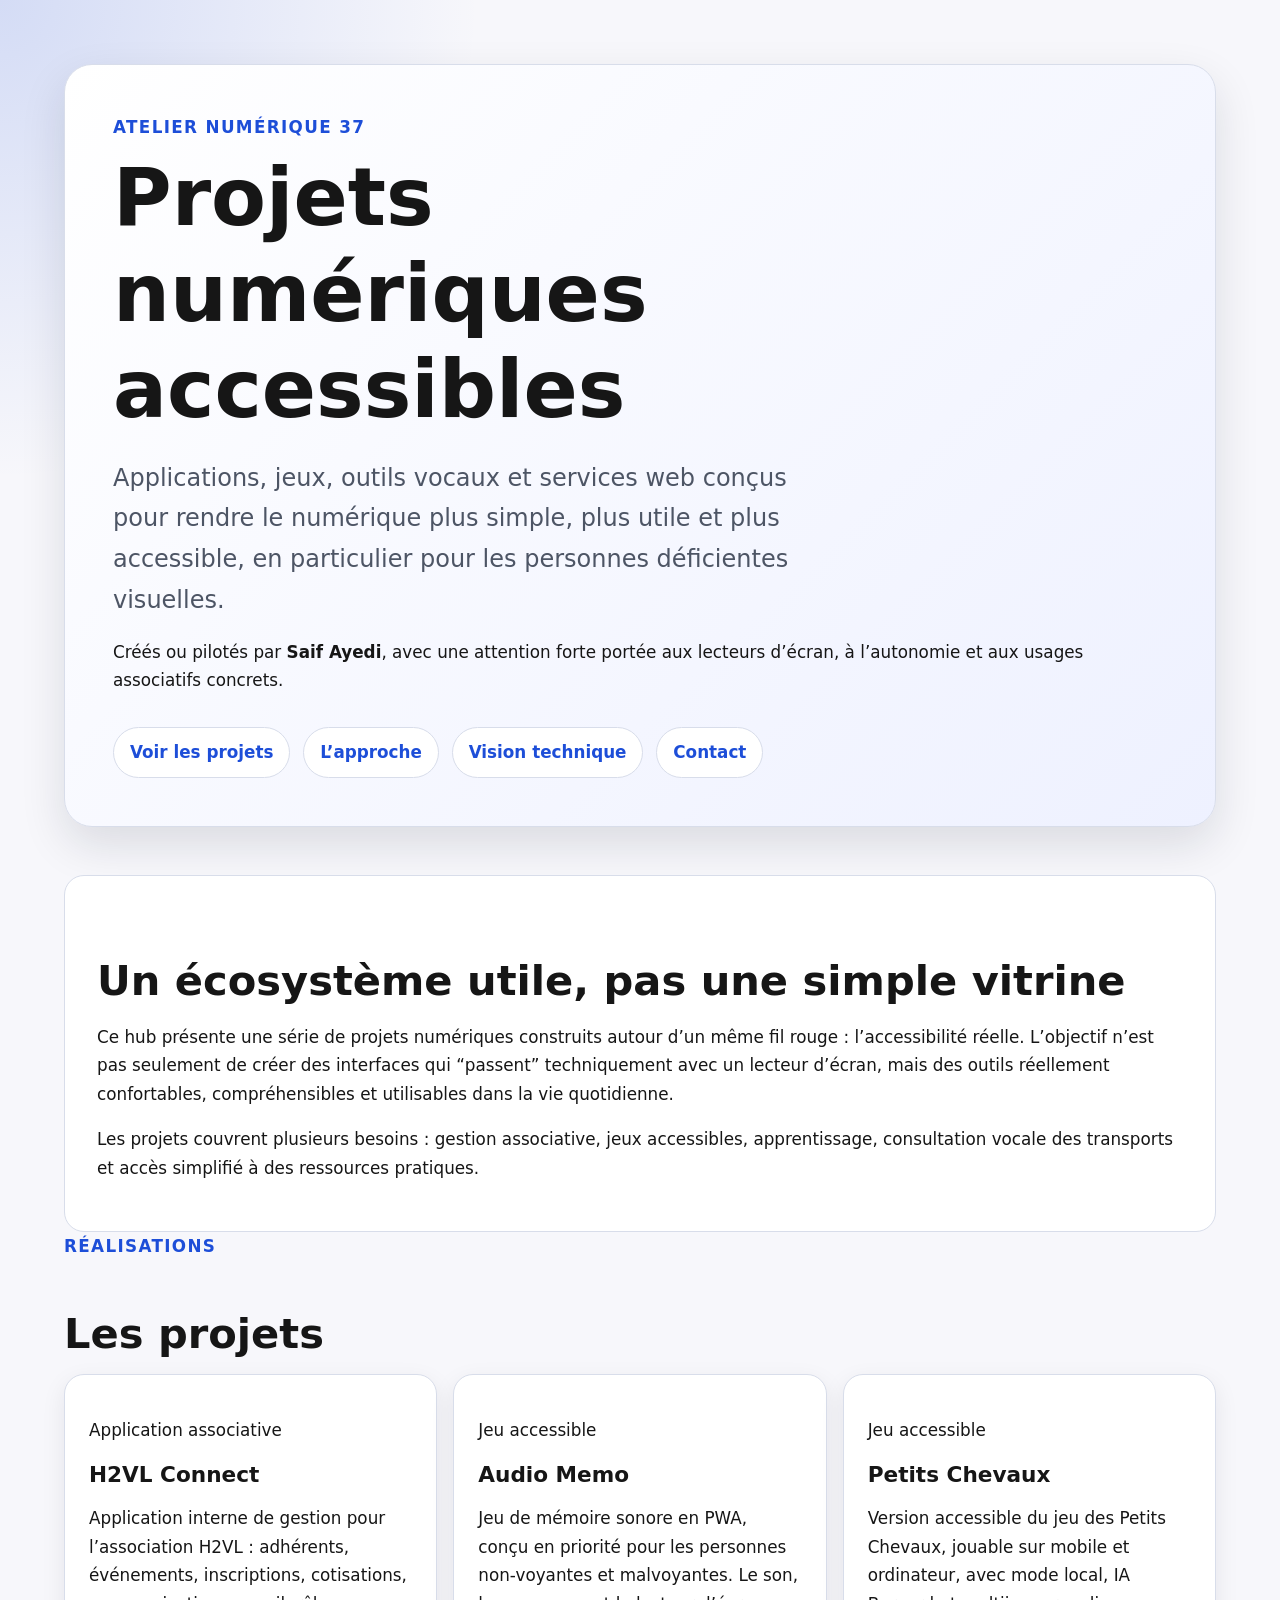
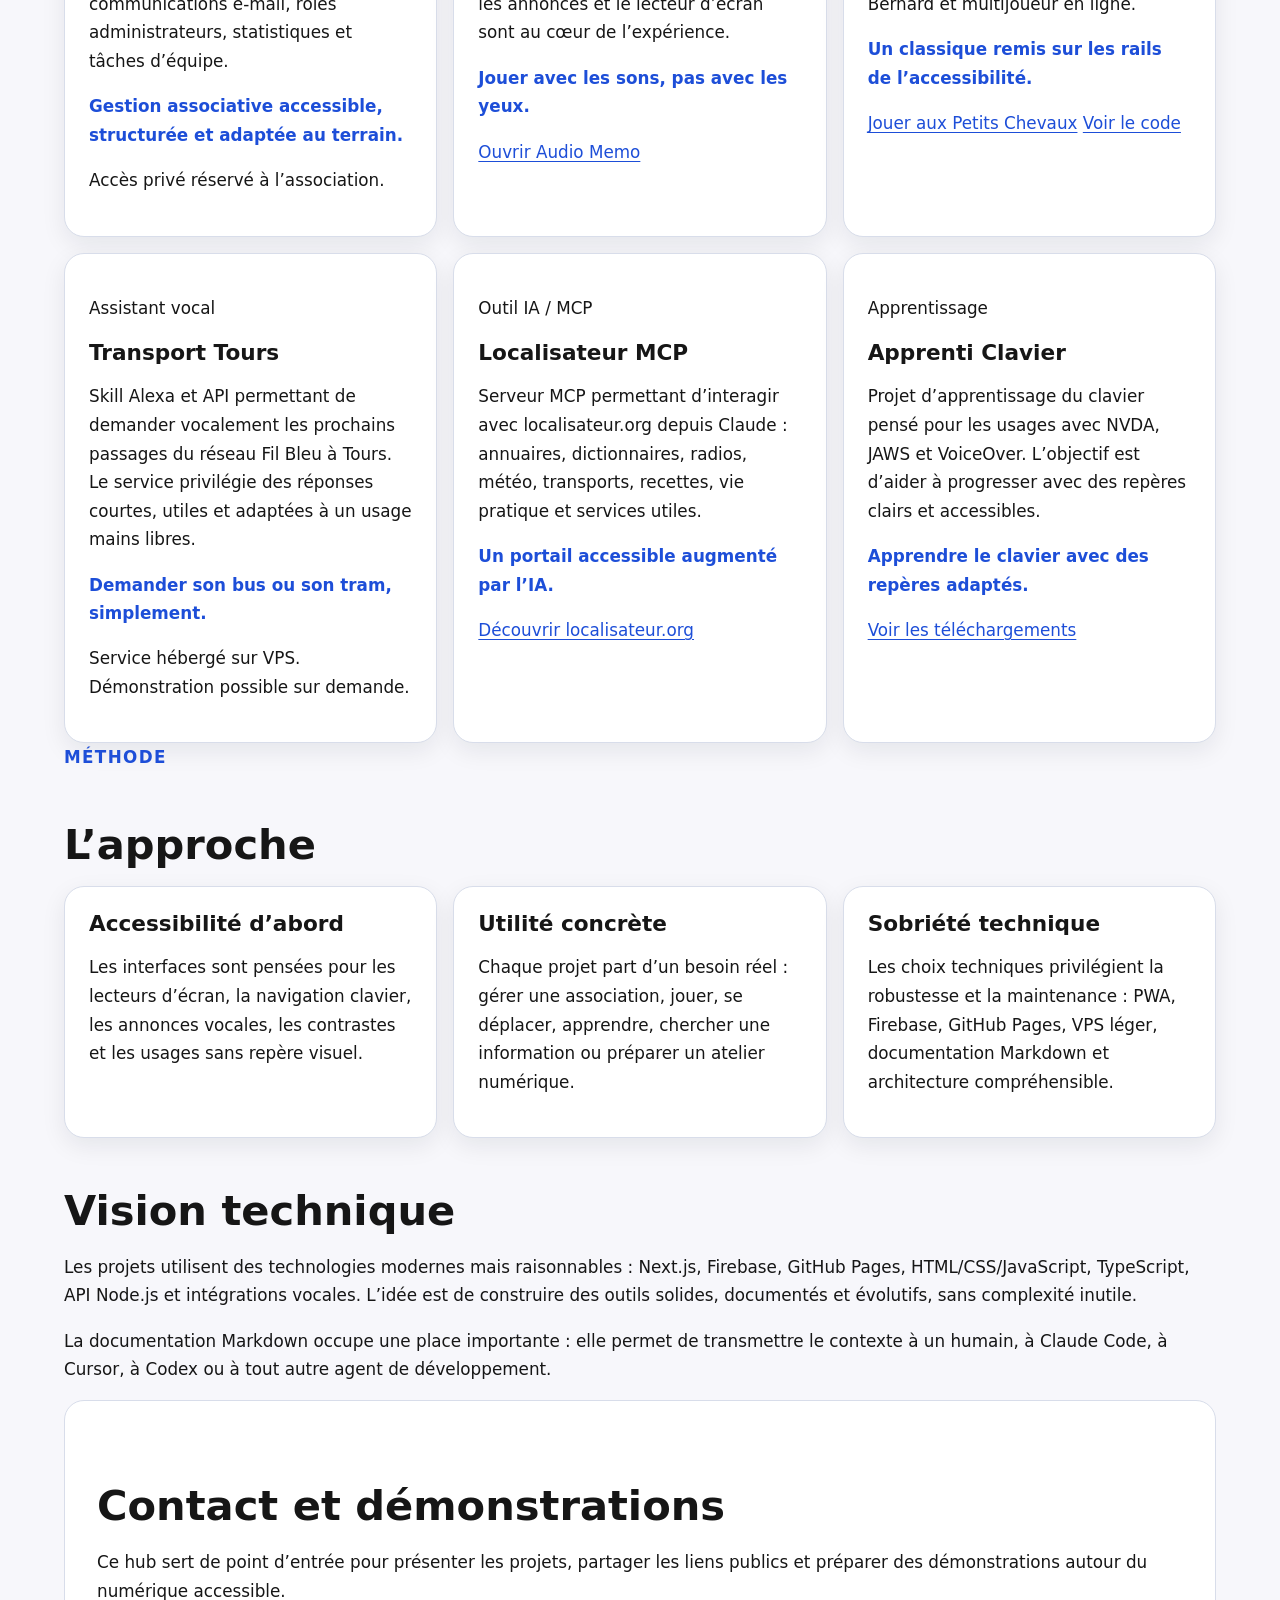
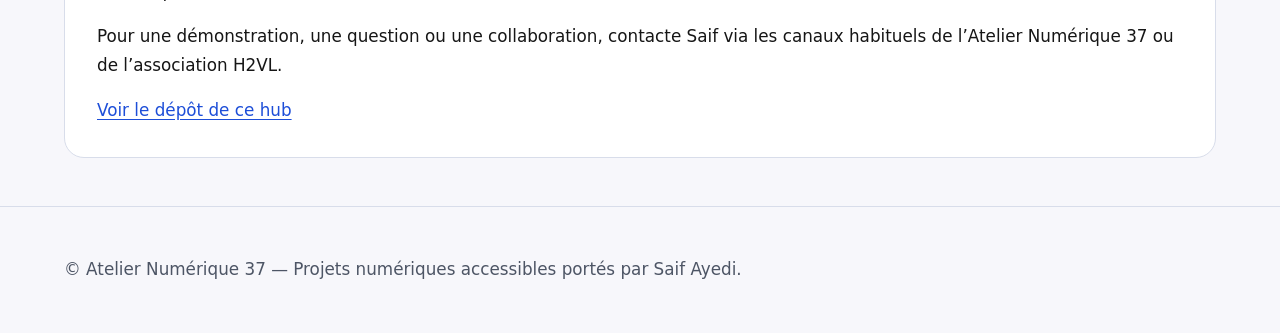
==== index.html @ 98b95ddc "Améliore la page vitrine avec liens publics" ====
<!doctype html>
<html lang="fr">
<head>
  <meta charset="utf-8">
  <meta name="viewport" content="width=device-width, initial-scale=1">
  <meta name="description" content="Portfolio des projets numériques accessibles de Saif Ayedi : applications, jeux, outils vocaux et services utiles aux personnes déficientes visuelles.">
  <meta name="theme-color" content="#1d4ed8">
  <title>Hub Numérique Accessible — Saif Ayedi</title>
  <link rel="stylesheet" href="style.css">
</head>
<body>
  <a class="skip-link" href="#contenu">Aller au contenu principal</a>

  <header class="site-header">
    <div class="container hero">
      <p class="eyebrow">Atelier Numérique 37</p>
      <h1>Projets numériques accessibles</h1>
      <p class="lead">
        Applications, jeux, outils vocaux et services web conçus pour rendre le numérique plus simple,
        plus utile et plus accessible, en particulier pour les personnes déficientes visuelles.
      </p>
      <p class="hero-meta">
        Créés ou pilotés par <strong>Saif Ayedi</strong>, avec une attention forte portée aux lecteurs d’écran,
        à l’autonomie et aux usages associatifs concrets.
      </p>
      <nav class="quick-nav" aria-label="Navigation principale">
        <a href="#projets">Voir les projets</a>
        <a href="#approche">L’approche</a>
        <a href="#technique">Vision technique</a>
        <a href="#contact">Contact</a>
      </nav>
    </div>
  </header>

  <main id="contenu" class="container" tabindex="-1">
    <section class="intro panel" aria-labelledby="intro-title">
      <h2 id="intro-title">Un écosystème utile, pas une simple vitrine</h2>
      <p>
        Ce hub présente une série de projets numériques construits autour d’un même fil rouge :
        l’accessibilité réelle. L’objectif n’est pas seulement de créer des interfaces qui “passent”
        techniquement avec un lecteur d’écran, mais des outils réellement confortables, compréhensibles
        et utilisables dans la vie quotidienne.
      </p>
      <p>
        Les projets couvrent plusieurs besoins : gestion associative, jeux accessibles, apprentissage,
        consultation vocale des transports et accès simplifié à des ressources pratiques.
      </p>
    </section>

    <section id="projets" aria-labelledby="projets-title">
      <div class="section-heading">
        <p class="eyebrow">Réalisations</p>
        <h2 id="projets-title">Les projets</h2>
      </div>

      <div class="project-grid">
        <article class="card featured">
          <p class="status">Application associative</p>
          <h3>H2VL Connect</h3>
          <p>
            Application interne de gestion pour l’association H2VL : adhérents, événements,
            inscriptions, cotisations, communications e-mail, rôles administrateurs, statistiques
            et tâches d’équipe.
          </p>
          <p class="tagline">Gestion associative accessible, structurée et adaptée au terrain.</p>
          <p class="private-note">Accès privé réservé à l’association.</p>
        </article>

        <article class="card">
          <p class="status">Jeu accessible</p>
          <h3>Audio Memo</h3>
          <p>
            Jeu de mémoire sonore en PWA, conçu en priorité pour les personnes non-voyantes et
            malvoyantes. Le son, les annonces et le lecteur d’écran sont au cœur de l’expérience.
          </p>
          <p class="tagline">Jouer avec les sons, pas avec les yeux.</p>
          <div class="links" aria-label="Liens Audio Memo">
            <a href="https://studio--studio-4875889065-907a1.us-central1.hosted.app/">Ouvrir Audio Memo</a>
          </div>
        </article>

        <article class="card">
          <p class="status">Jeu accessible</p>
          <h3>Petits Chevaux</h3>
          <p>
            Version accessible du jeu des Petits Chevaux, jouable sur mobile et ordinateur, avec
            mode local, IA Bernard et multijoueur en ligne.
          </p>
          <p class="tagline">Un classique remis sur les rails de l’accessibilité.</p>
          <div class="links" aria-label="Liens Petits Chevaux">
            <a href="https://ateliernumerique37-tech.github.io/petits-chevaux/">Jouer aux Petits Chevaux</a>
            <a href="https://github.com/ateliernumerique37-tech/petits-chevaux">Voir le code</a>
          </div>
        </article>

        <article class="card">
          <p class="status">Assistant vocal</p>
          <h3>Transport Tours</h3>
          <p>
            Skill Alexa et API permettant de demander vocalement les prochains passages du réseau
            Fil Bleu à Tours. Le service privilégie des réponses courtes, utiles et adaptées à un
            usage mains libres.
          </p>
          <p class="tagline">Demander son bus ou son tram, simplement.</p>
          <p class="private-note">Service hébergé sur VPS. Démonstration possible sur demande.</p>
        </article>

        <article class="card">
          <p class="status">Outil IA / MCP</p>
          <h3>Localisateur MCP</h3>
          <p>
            Serveur MCP permettant d’interagir avec localisateur.org depuis Claude : annuaires,
            dictionnaires, radios, météo, transports, recettes, vie pratique et services utiles.
          </p>
          <p class="tagline">Un portail accessible augmenté par l’IA.</p>
          <div class="links" aria-label="Liens Localisateur MCP">
            <a href="https://localisateur.org/">Découvrir localisateur.org</a>
          </div>
        </article>

        <article class="card">
          <p class="status">Apprentissage</p>
          <h3>Apprenti Clavier</h3>
          <p>
            Projet d’apprentissage du clavier pensé pour les usages avec NVDA, JAWS et VoiceOver.
            L’objectif est d’aider à progresser avec des repères clairs et accessibles.
          </p>
          <p class="tagline">Apprendre le clavier avec des repères adaptés.</p>
          <div class="links" aria-label="Liens Apprenti Clavier">
            <a href="https://github.com/ateliernumerique37-tech/apprenti-clavier-releases">Voir les téléchargements</a>
          </div>
        </article>
      </div>
    </section>

    <section id="approche" aria-labelledby="approche-title">
      <div class="section-heading">
        <p class="eyebrow">Méthode</p>
        <h2 id="approche-title">L’approche</h2>
      </div>

      <div class="principles">
        <article>
          <h3>Accessibilité d’abord</h3>
          <p>
            Les interfaces sont pensées pour les lecteurs d’écran, la navigation clavier,
            les annonces vocales, les contrastes et les usages sans repère visuel.
          </p>
        </article>

        <article>
          <h3>Utilité concrète</h3>
          <p>
            Chaque projet part d’un besoin réel : gérer une association, jouer, se déplacer,
            apprendre, chercher une information ou préparer un atelier numérique.
          </p>
        </article>

        <article>
          <h3>Sobriété technique</h3>
          <p>
            Les choix techniques privilégient la robustesse et la maintenance : PWA, Firebase,
            GitHub Pages, VPS léger, documentation Markdown et architecture compréhensible.
          </p>
        </article>
      </div>
    </section>

    <section id="technique" class="panel" aria-labelledby="tech-title">
      <h2 id="tech-title">Vision technique</h2>
      <p>
        Les projets utilisent des technologies modernes mais raisonnables : Next.js, Firebase,
        GitHub Pages, HTML/CSS/JavaScript, TypeScript, API Node.js et intégrations vocales.
        L’idée est de construire des outils solides, documentés et évolutifs, sans complexité inutile.
      </p>
      <p>
        La documentation Markdown occupe une place importante : elle permet de transmettre le contexte
        à un humain, à Claude Code, à Cursor, à Codex ou à tout autre agent de développement.
      </p>
    </section>

    <section id="contact" aria-labelledby="contact-title" class="contact-box panel">
      <h2 id="contact-title">Contact et démonstrations</h2>
      <p>
        Ce hub sert de point d’entrée pour présenter les projets, partager les liens publics et préparer
        des démonstrations autour du numérique accessible.
      </p>
      <p>
        Pour une démonstration, une question ou une collaboration, contacte Saif via les canaux habituels
        de l’Atelier Numérique 37 ou de l’association H2VL.
      </p>
      <div class="links" aria-label="Liens du hub">
        <a href="https://github.com/ateliernumerique37-tech/hub-numerique">Voir le dépôt de ce hub</a>
      </div>
    </section>
  </main>

  <footer class="site-footer">
    <div class="container">
      <p>© Atelier Numérique 37 — Projets numériques accessibles portés par Saif Ayedi.</p>
    </div>
  </footer>
</body>
</html>
---- style.css ----
:root {
  color-scheme: light dark;
  --background: #f7f7fb;
  --surface: #ffffff;
  --surface-strong: #eef1ff;
  --text: #161616;
  --muted: #4d5565;
  --primary: #1d4ed8;
  --primary-dark: #173ea8;
  --border: #d8ddea;
  --shadow: 0 18px 45px rgba(15, 23, 42, 0.12);
  --radius: 1.25rem;
  --max-width: 72rem;
}

@media (prefers-color-scheme: dark) {
  :root {
    --background: #0f172a;
    --surface: #111827;
    --surface-strong: #172554;
    --text: #f8fafc;
    --muted: #cbd5e1;
    --primary: #93c5fd;
    --primary-dark: #bfdbfe;
    --border: #334155;
    --shadow: 0 18px 45px rgba(0, 0, 0, 0.35);
  }
}

* {
  box-sizing: border-box;
}

html {
  scroll-behavior: smooth;
}

@media (prefers-reduced-motion: reduce) {
  html {
    scroll-behavior: auto;
  }

  *,
  *::before,
  *::after {
    animation-duration: 0.01ms !important;
    animation-iteration-count: 1 !important;
    transition-duration: 0.01ms !important;
  }
}

body {
  margin: 0;
  font-family: system-ui, -apple-system, BlinkMacSystemFont, "Segoe UI", sans-serif;
  font-size: 1.05rem;
  line-height: 1.7;
  color: var(--text);
  background:
    radial-gradient(circle at top left, rgba(29, 78, 216, 0.16), transparent 30rem),
    var(--background);
}

a {
  color: var(--primary);
  text-underline-offset: 0.2em;
}

a:hover {
  color: var(--primary-dark);
}

a:focus-visible,
button:focus-visible,
[tabindex]:focus-visible {
  outline: 0.2rem solid currentColor;
  outline-offset: 0.25rem;
}

.container {
  width: min(100% - 2rem, var(--max-width));
  margin-inline: auto;
}

.skip-link {
  position: absolute;
  left: 1rem;
  top: 1rem;
  z-index: 100;
  transform: translateY(-200%);
  padding: 0.75rem 1rem;
  border-radius: 0.75rem;
  color: #ffffff;
  background: #000000;
  text-decoration: none;
}

.skip-link:focus {
  transform: translateY(0);
}

.site-header {
  padding: 4rem 0 3rem;
}

.hero {
  padding: 3rem;
  border: 1px solid var(--border);
  border-radius: calc(var(--radius) * 1.4);
  background: linear-gradient(135deg, var(--surface), var(--surface-strong));
  box-shadow: var(--shadow);
}

.eyebrow {
  margin: 0 0 0.5rem;
  font-weight: 700;
  letter-spacing: 0.08em;
  text-transform: uppercase;
  color: var(--primary);
}

h1,
h2,
h3 {
  line-height: 1.2;
}

h1 {
  max-width: 12ch;
  margin: 0;
  font-size: clamp(2.4rem, 7vw, 5rem);
}

h2 {
  margin: 3rem 0 1rem;
  font-size: clamp(1.8rem, 4vw, 2.6rem);
}

h3 {
  margin: 0 0 0.75rem;
  font-size: 1.35rem;
}

.lead {
  max-width: 44rem;
  margin: 1.25rem 0 0;
  font-size: clamp(1.2rem, 2vw, 1.5rem);
  color: var(--muted);
}

.quick-nav {
  display: flex;
  flex-wrap: wrap;
  gap: 0.8rem;
  margin-top: 2rem;
}

.quick-nav a {
  display: inline-flex;
  min-height: 2.75rem;
  align-items: center;
  justify-content: center;
  padding: 0.65rem 1rem;
  border: 1px solid var(--border);
  border-radius: 999px;
  background: var(--surface);
  font-weight: 700;
  text-decoration: none;
}

main {
  padding-bottom: 3rem;
}

.intro,
.contact-box {
  padding: 2rem;
  border: 1px solid var(--border);
  border-radius: var(--radius);
  background: var(--surface);
}

.project-grid,
.principles {
  display: grid;
  grid-template-columns: repeat(auto-fit, minmax(min(100%, 18rem), 1fr));
  gap: 1rem;
}

.card,
.principles article {
  padding: 1.5rem;
  border: 1px solid var(--border);
  border-radius: var(--radius);
  background: var(--surface);
  box-shadow: 0 8px 24px rgba(15, 23, 42, 0.08);
}

.tagline {
  margin-top: 1rem;
  font-weight: 700;
  color: var(--primary);
}

.site-footer {
  padding: 2rem 0;
  border-top: 1px solid var(--border);
  color: var(--muted);
}

@media (max-width: 40rem) {
  .site-header {
    padding-top: 2rem;
  }

  .hero {
    padding: 2rem 1.25rem;
  }

  .intro,
  .contact-box,
  .card,
  .principles article {
    padding: 1.25rem;
  }
}
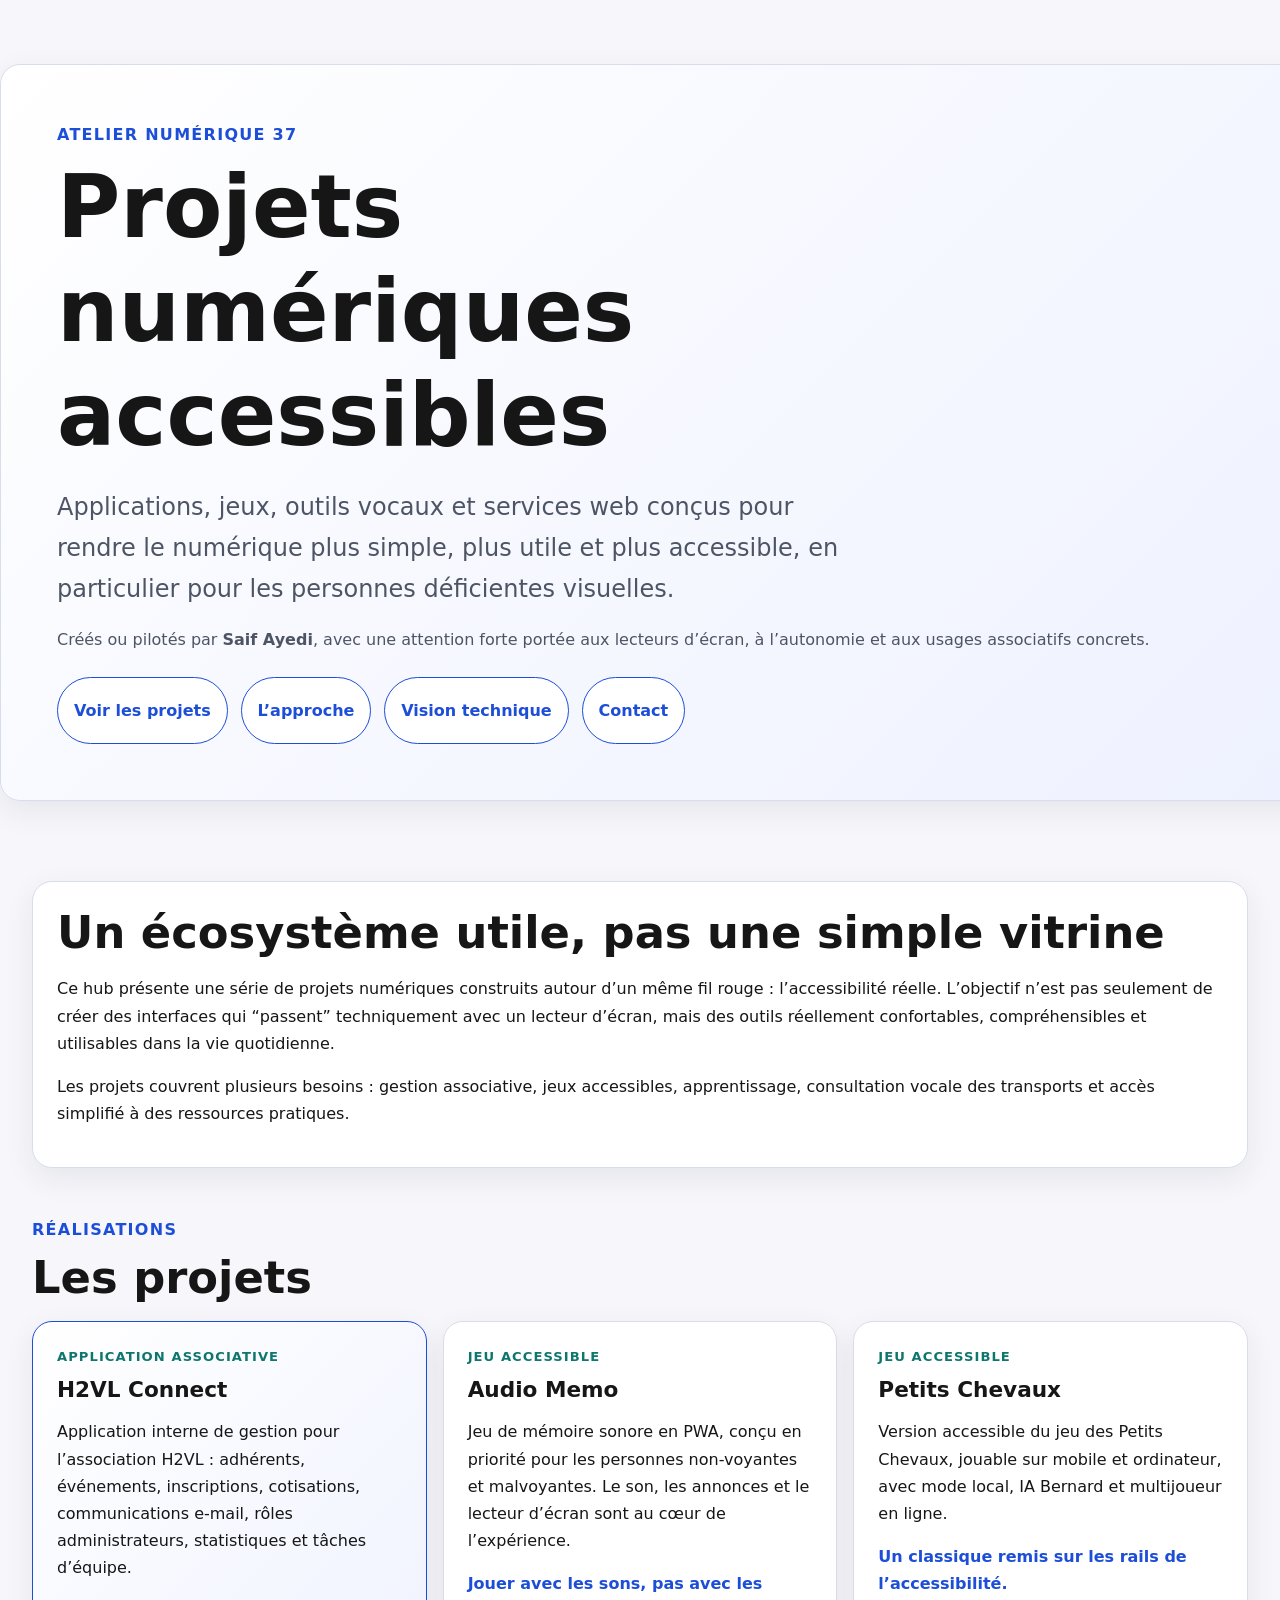
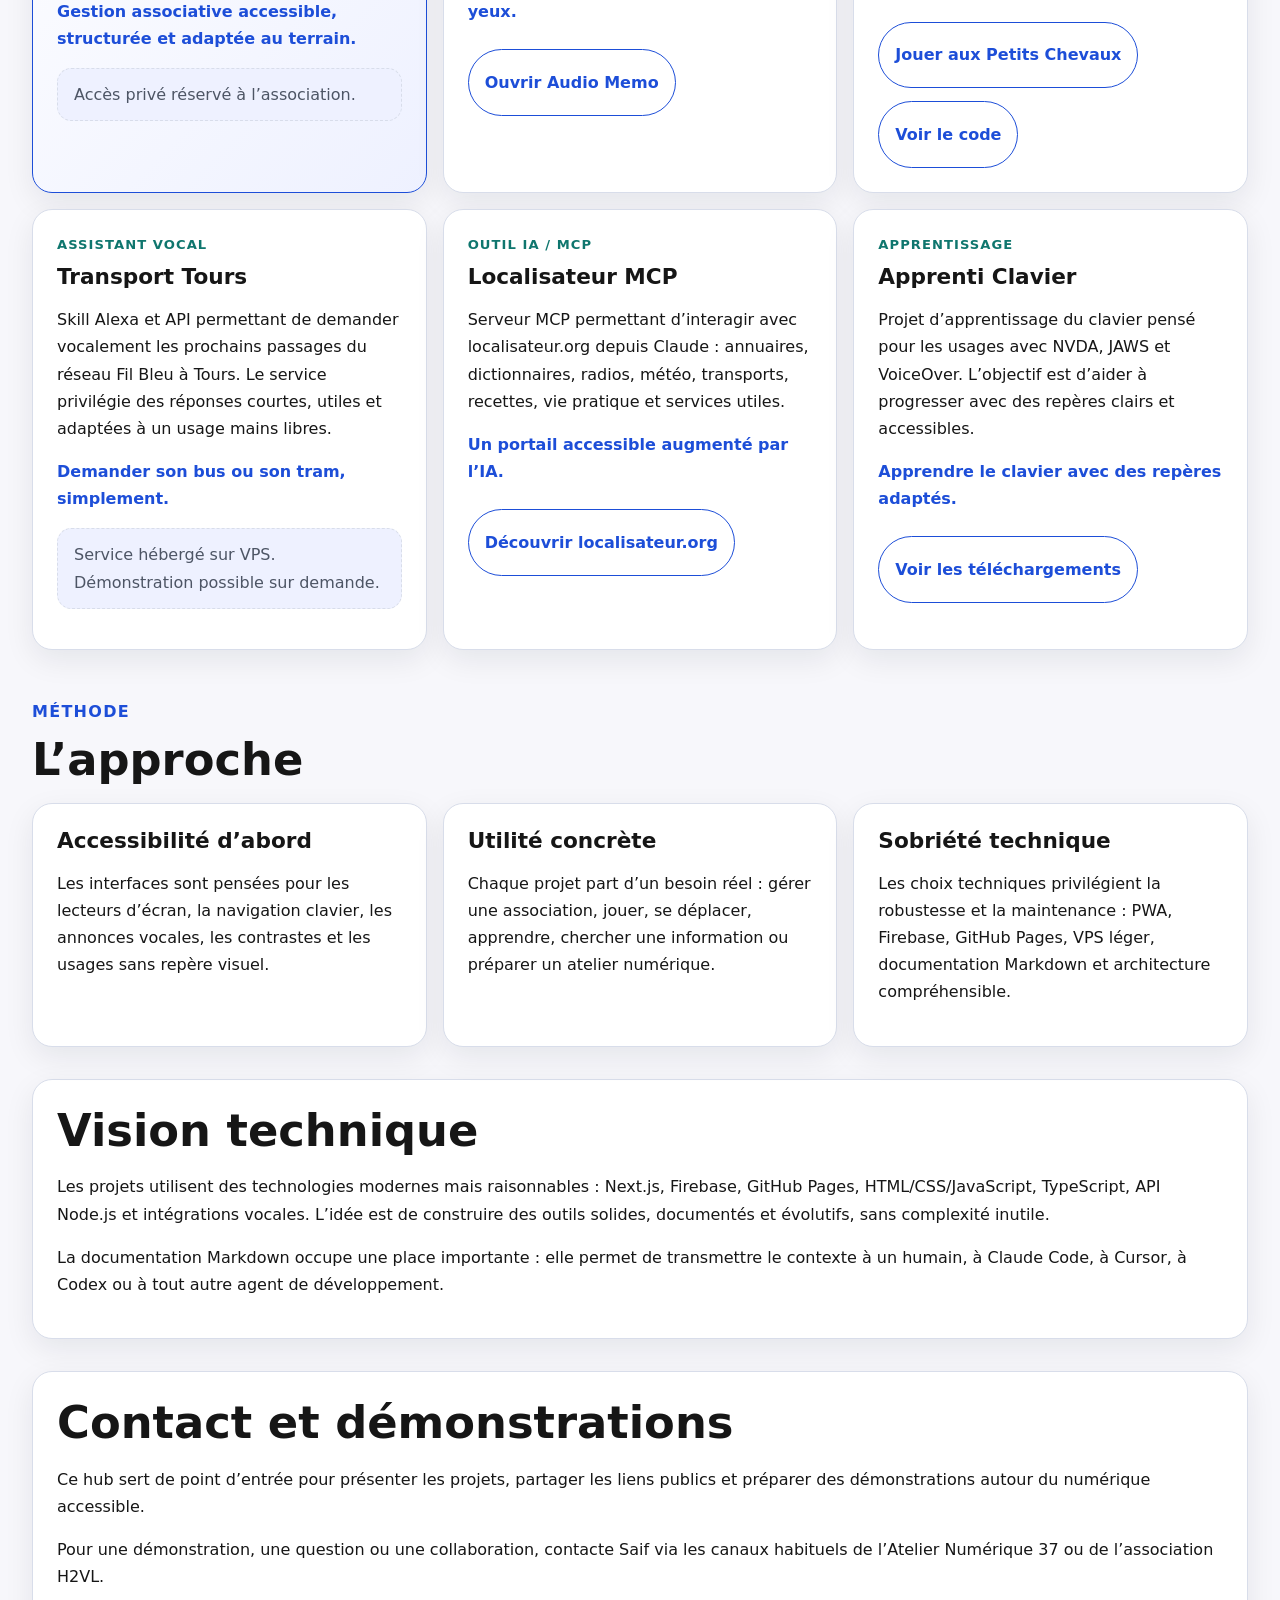
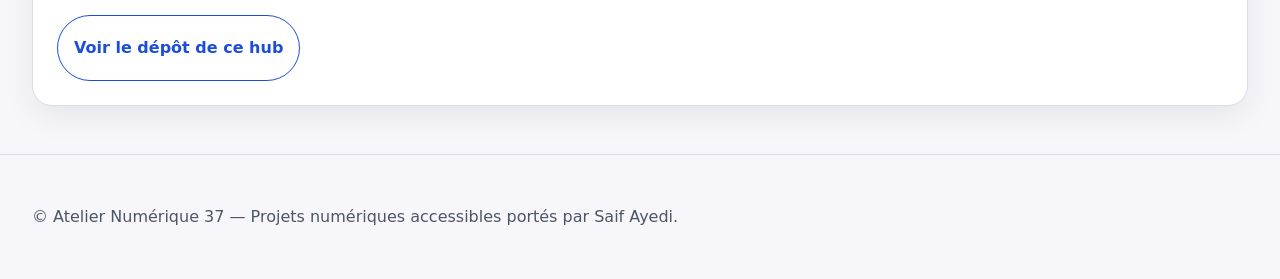
==== commit 80317e52: "Corrige lien release Apprenti Clavier" ====
--- a/index.html
+++ b/index.html
@@ -127,7 +127,7 @@
           </p>
           <p class="tagline">Apprendre le clavier avec des repères adaptés.</p>
           <div class="links" aria-label="Liens Apprenti Clavier">
-            <a href="https://github.com/ateliernumerique37-tech/apprenti-clavier-releases">Voir les téléchargements</a>
+            <a href="https://github.com/ateliernumerique37-tech/apprenti-clavier-releases/releases/latest">Voir les téléchargements</a>
           </div>
         </article>
       </div>
--- a/style.css
+++ b/style.css
@@ -1,97 +1,24 @@
-:root {
-  color-scheme: light dark;
-  --background: #f7f7fb;
-  --surface: #ffffff;
-  --surface-strong: #eef1ff;
-  --text: #161616;
-  --muted: #4d5565;
-  --primary: #1d4ed8;
-  --primary-dark: #173ea8;
-  --border: #d8ddea;
-  --shadow: 0 18px 45px rgba(15, 23, 42, 0.12);
-  --radius: 1.25rem;
-  --max-width: 72rem;
-}
-
-@media (prefers-color-scheme: dark) {
-  :root {
-    --background: #0f172a;
-    --surface: #111827;
-    --surface-strong: #172554;
-    --text: #f8fafc;
-    --muted: #cbd5e1;
-    --primary: #93c5fd;
-    --primary-dark: #bfdbfe;
-    --border: #334155;
-    --shadow: 0 18px 45px rgba(0, 0, 0, 0.35);
-  }
-}
-
-* {
-  box-sizing: border-box;
-}
-
-html {
-  scroll-behavior: smooth;
-}
-
-@media (prefers-reduced-motion: reduce) {
-  html {
-    scroll-behavior: auto;
-  }
-
-  *,
-  *::before,
-  *::after {
-    animation-duration: 0.01ms !important;
-    animation-iteration-count: 1 !important;
-    transition-duration: 0.01ms !important;
-  }
-}
-
 body {
   margin: 0;
   font-family: system-ui, -apple-system, BlinkMacSystemFont, "Segoe UI", sans-serif;
-  font-size: 1.05rem;
   line-height: 1.7;
-  color: var(--text);
-  background:
-    radial-gradient(circle at top left, rgba(29, 78, 216, 0.16), transparent 30rem),
-    var(--background);
-}
-
-a {
-  color: var(--primary);
-  text-underline-offset: 0.2em;
-}
-
-a:hover {
-  color: var(--primary-dark);
-}
-
-a:focus-visible,
-button:focus-visible,
-[tabindex]:focus-visible {
-  outline: 0.2rem solid currentColor;
-  outline-offset: 0.25rem;
+  color: #161616;
+  background: #f7f7fb;
 }
 
 .container {
-  width: min(100% - 2rem, var(--max-width));
-  margin-inline: auto;
+  width: min(100% - 2rem, 76rem);
+  margin: 0 auto;
 }
 
 .skip-link {
   position: absolute;
   left: 1rem;
   top: 1rem;
-  z-index: 100;
+  padding: 0.75rem 1rem;
+  color: #fff;
+  background: #000;
   transform: translateY(-200%);
-  padding: 0.75rem 1rem;
-  border-radius: 0.75rem;
-  color: #ffffff;
-  background: #000000;
-  text-decoration: none;
 }
 
 .skip-link:focus {
@@ -102,20 +29,39 @@
   padding: 4rem 0 3rem;
 }
 
+.hero,
+.panel,
+.card,
+.principles article {
+  background: #fff;
+  border: 1px solid #d8ddea;
+  border-radius: 1.25rem;
+  box-shadow: 0 10px 30px rgba(15, 23, 42, 0.08);
+}
+
 .hero {
-  padding: 3rem;
-  border: 1px solid var(--border);
-  border-radius: calc(var(--radius) * 1.4);
-  background: linear-gradient(135deg, var(--surface), var(--surface-strong));
-  box-shadow: var(--shadow);
-}
-
-.eyebrow {
+  padding: 3.5rem;
+  background: linear-gradient(135deg, #ffffff, #eef1ff);
+}
+
+.panel,
+.card,
+.principles article {
+  padding: 1.5rem;
+}
+
+.eyebrow,
+.status {
   margin: 0 0 0.5rem;
-  font-weight: 700;
+  font-weight: 800;
   letter-spacing: 0.08em;
   text-transform: uppercase;
-  color: var(--primary);
+  color: #1d4ed8;
+}
+
+.status {
+  font-size: 0.82rem;
+  color: #0f766e;
 }
 
 h1,
@@ -125,14 +71,14 @@
 }
 
 h1 {
-  max-width: 12ch;
+  max-width: 13ch;
   margin: 0;
-  font-size: clamp(2.4rem, 7vw, 5rem);
+  font-size: clamp(2.5rem, 7vw, 5.4rem);
 }
 
 h2 {
-  margin: 3rem 0 1rem;
-  font-size: clamp(1.8rem, 4vw, 2.6rem);
+  margin: 0;
+  font-size: clamp(1.8rem, 4vw, 2.8rem);
 }
 
 h3 {
@@ -141,29 +87,38 @@
 }
 
 .lead {
-  max-width: 44rem;
+  max-width: 50rem;
   margin: 1.25rem 0 0;
-  font-size: clamp(1.2rem, 2vw, 1.5rem);
-  color: var(--muted);
-}
-
-.quick-nav {
+  font-size: clamp(1.18rem, 2vw, 1.5rem);
+  color: #4d5565;
+}
+
+.hero-meta,
+.private-note,
+.site-footer {
+  color: #4d5565;
+}
+
+.quick-nav,
+.links {
   display: flex;
   flex-wrap: wrap;
   gap: 0.8rem;
-  margin-top: 2rem;
-}
-
-.quick-nav a {
+  margin-top: 1.5rem;
+}
+
+.quick-nav a,
+.links a {
   display: inline-flex;
   min-height: 2.75rem;
   align-items: center;
   justify-content: center;
   padding: 0.65rem 1rem;
-  border: 1px solid var(--border);
+  border: 1px solid #1d4ed8;
   border-radius: 999px;
-  background: var(--surface);
-  font-weight: 700;
+  background: #ffffff;
+  color: #1d4ed8;
+  font-weight: 800;
   text-decoration: none;
 }
 
@@ -171,40 +126,81 @@
   padding-bottom: 3rem;
 }
 
-.intro,
-.contact-box {
-  padding: 2rem;
-  border: 1px solid var(--border);
-  border-radius: var(--radius);
-  background: var(--surface);
+section {
+  margin-top: 2rem;
+}
+
+.section-heading {
+  margin: 3rem 0 1rem;
 }
 
 .project-grid,
 .principles {
   display: grid;
-  grid-template-columns: repeat(auto-fit, minmax(min(100%, 18rem), 1fr));
+  grid-template-columns: repeat(auto-fit, minmax(min(100%, 20rem), 1fr));
   gap: 1rem;
 }
 
-.card,
-.principles article {
-  padding: 1.5rem;
-  border: 1px solid var(--border);
-  border-radius: var(--radius);
-  background: var(--surface);
-  box-shadow: 0 8px 24px rgba(15, 23, 42, 0.08);
+.card.featured {
+  border-color: #1d4ed8;
+  background: linear-gradient(135deg, #ffffff, #eef1ff);
 }
 
 .tagline {
   margin-top: 1rem;
-  font-weight: 700;
-  color: var(--primary);
+  font-weight: 800;
+  color: #1d4ed8;
+}
+
+.private-note {
+  margin-top: 1rem;
+  padding: 0.75rem 1rem;
+  border: 1px dashed #d8ddea;
+  border-radius: 0.9rem;
+  background: #eef1ff;
 }
 
 .site-footer {
   padding: 2rem 0;
-  border-top: 1px solid var(--border);
-  color: var(--muted);
+  border-top: 1px solid #d8ddea;
+}
+
+@media (prefers-color-scheme: dark) {
+  body {
+    color: #f8fafc;
+    background: #0f172a;
+  }
+
+  .hero,
+  .panel,
+  .card,
+  .principles article,
+  .quick-nav a,
+  .links a {
+    background: #111827;
+    border-color: #334155;
+  }
+
+  .hero,
+  .card.featured,
+  .private-note {
+    background: #172554;
+  }
+
+  .lead,
+  .hero-meta,
+  .private-note,
+  .site-footer {
+    color: #cbd5e1;
+  }
+
+  .eyebrow,
+  .tagline,
+  a,
+  .quick-nav a,
+  .links a {
+    color: #93c5fd;
+  }
 }
 
 @media (max-width: 40rem) {
@@ -212,12 +208,8 @@
     padding-top: 2rem;
   }
 
-  .hero {
-    padding: 2rem 1.25rem;
-  }
-
-  .intro,
-  .contact-box,
+  .hero,
+  .panel,
   .card,
   .principles article {
     padding: 1.25rem;
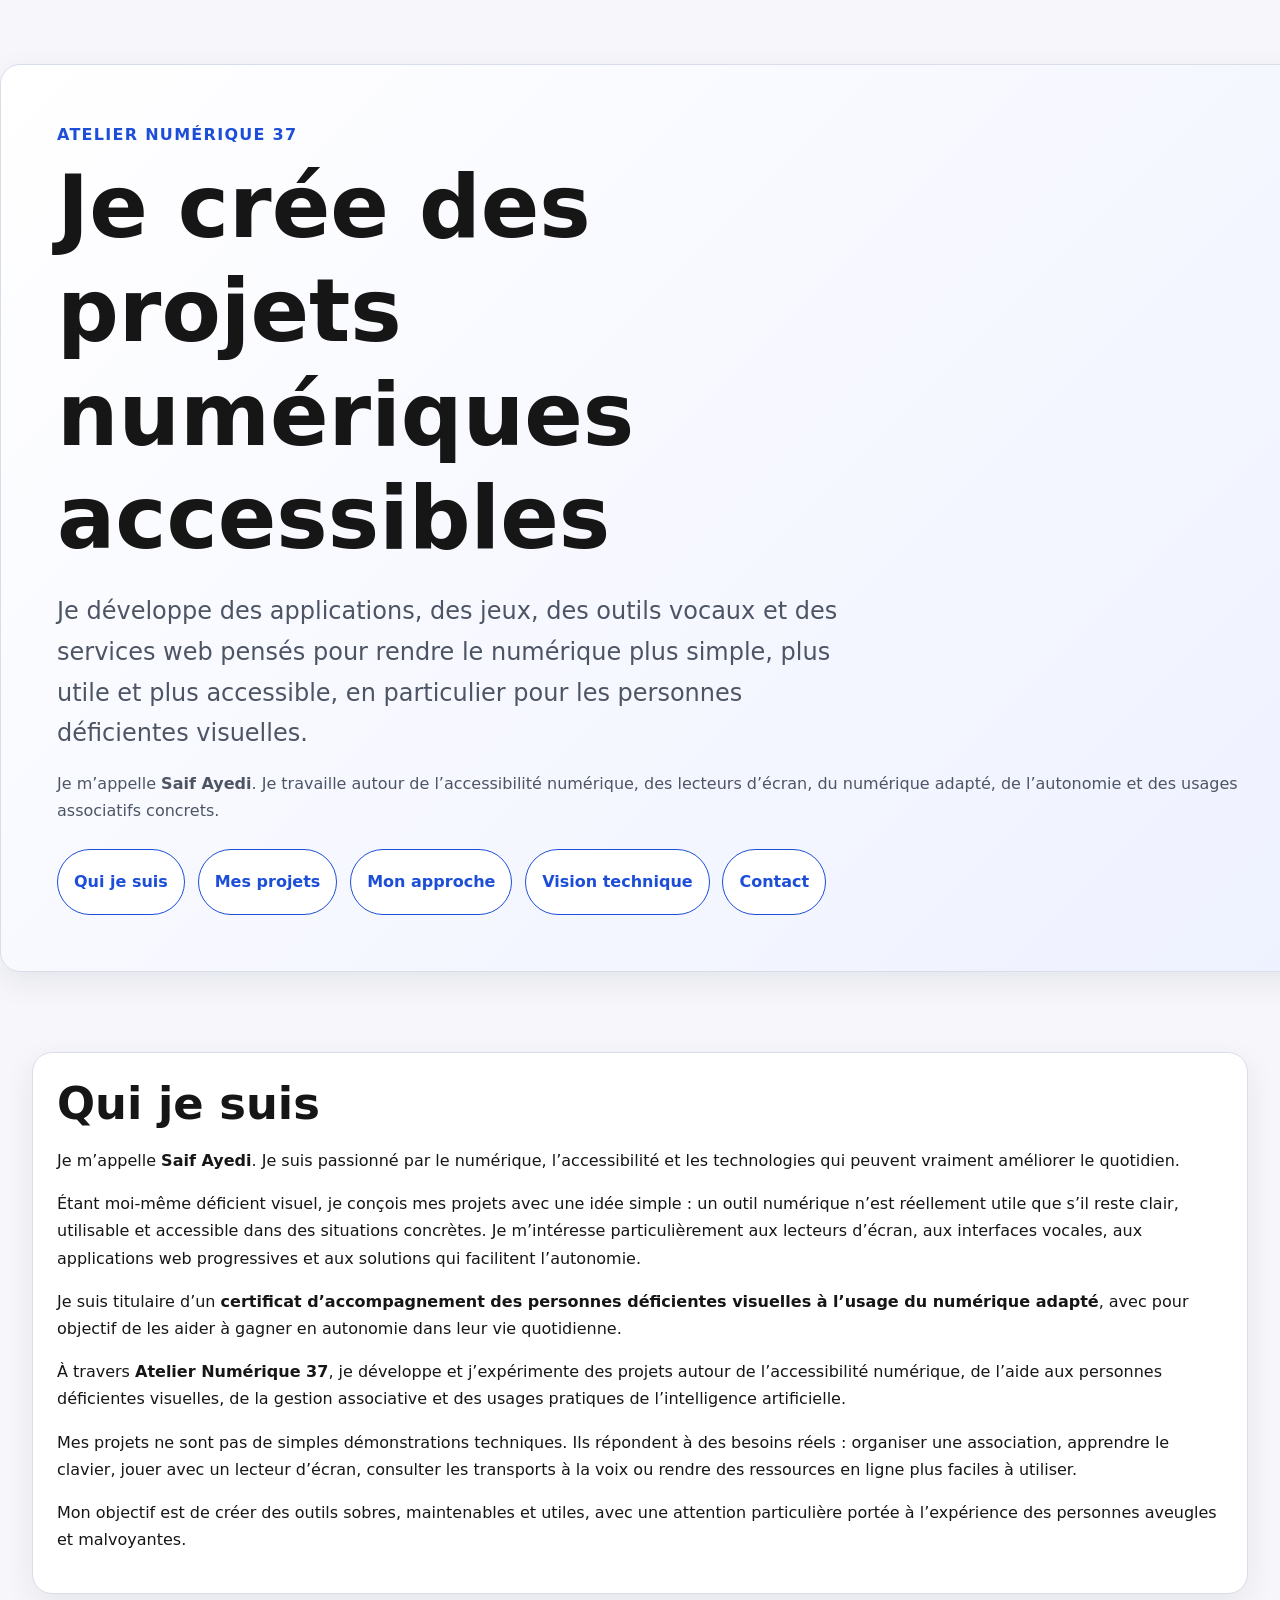
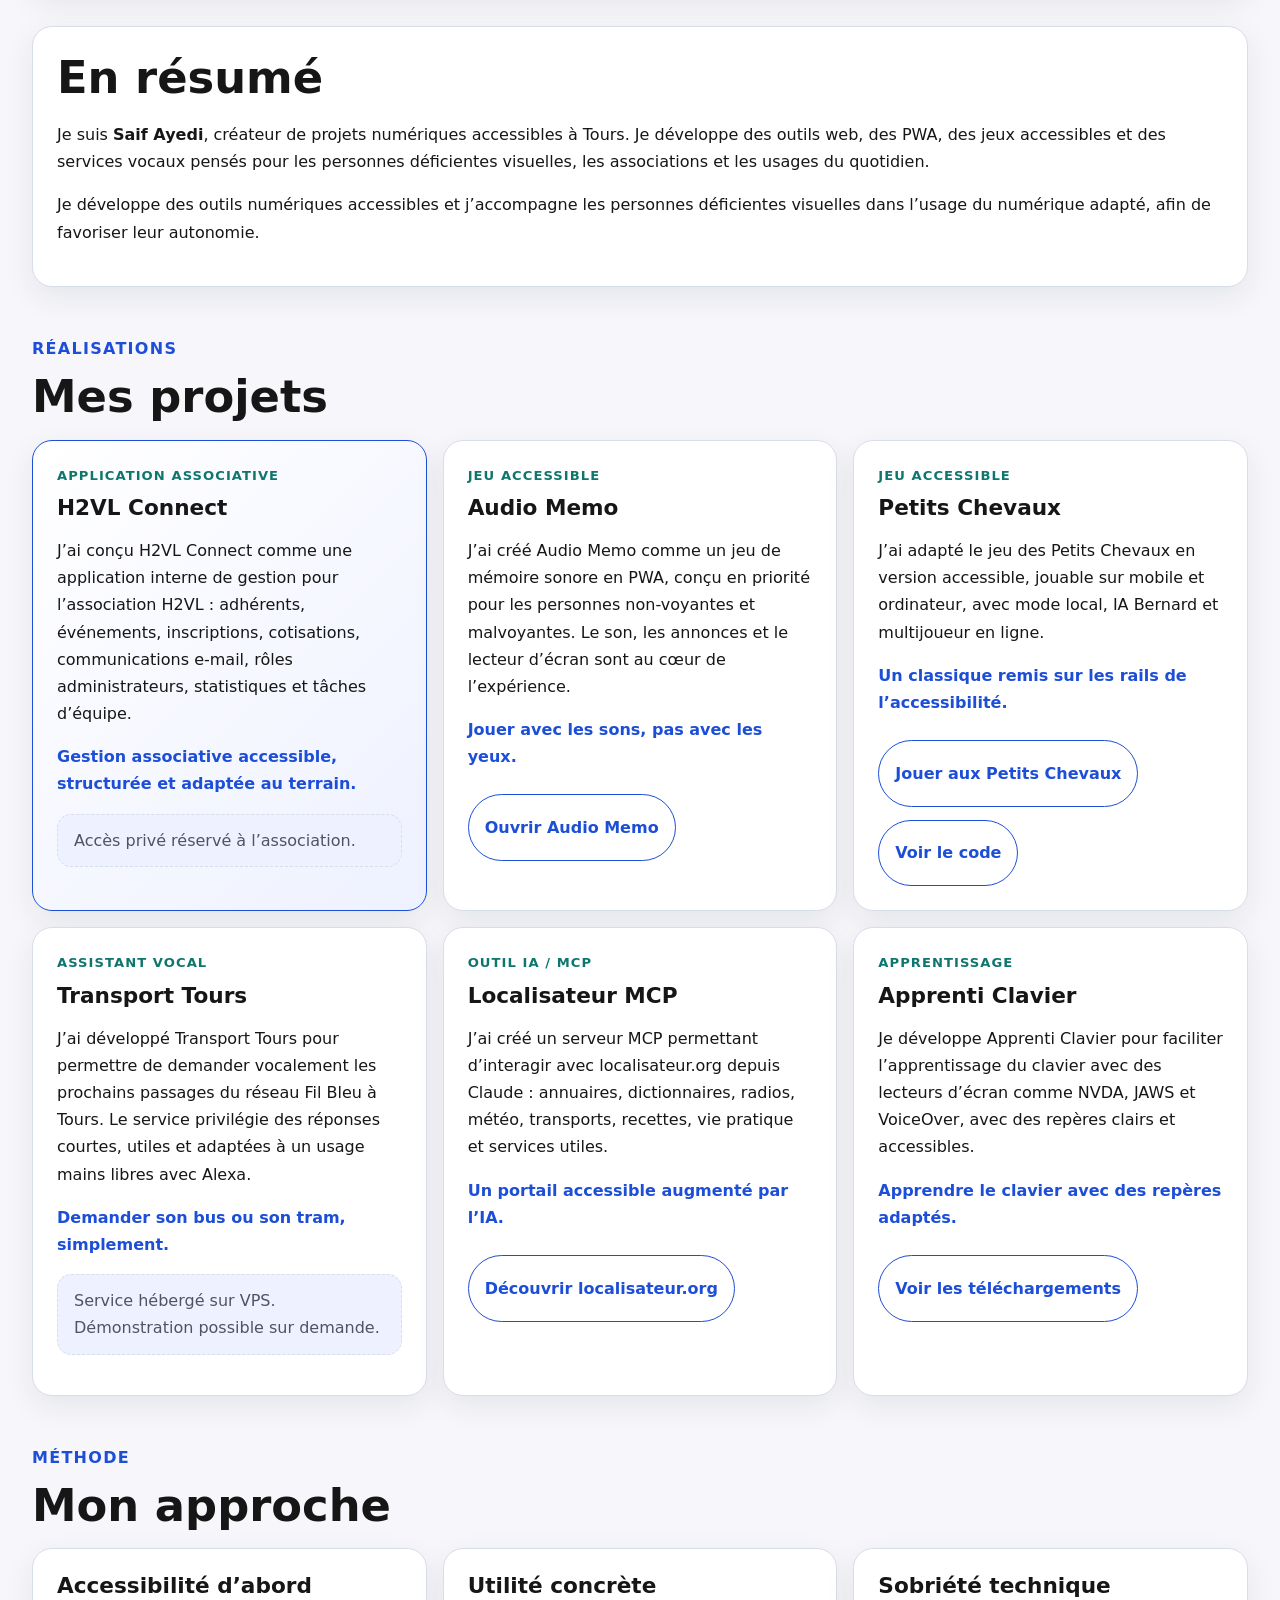
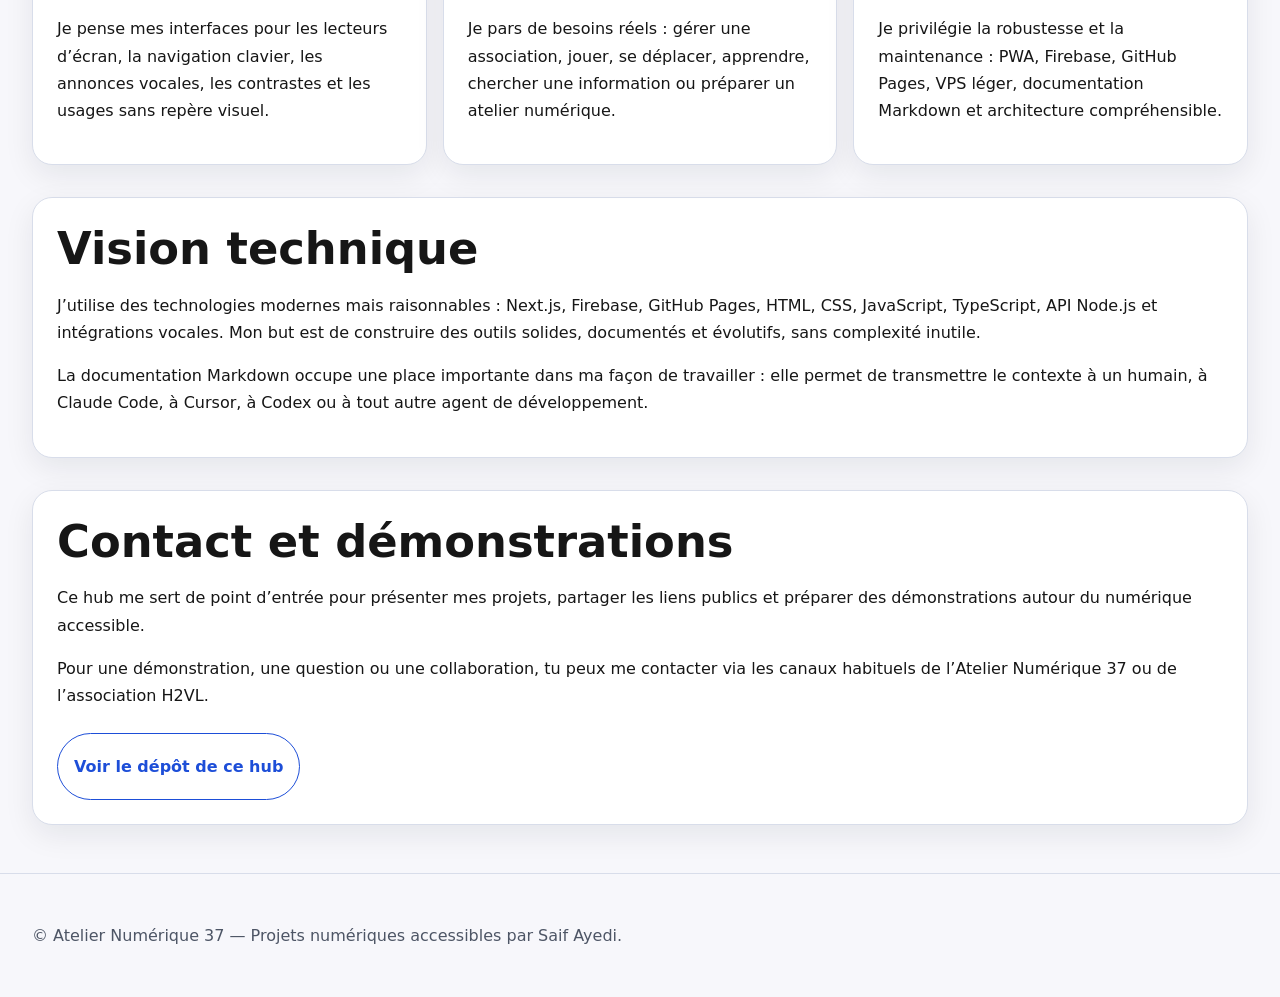
==== commit 1f31633e: "Réécrit la page à la première personne avec SEO" ====
--- a/index.html
+++ b/index.html
@@ -3,10 +3,41 @@
 <head>
   <meta charset="utf-8">
   <meta name="viewport" content="width=device-width, initial-scale=1">
-  <meta name="description" content="Portfolio des projets numériques accessibles de Saif Ayedi : applications, jeux, outils vocaux et services utiles aux personnes déficientes visuelles.">
+  <meta name="description" content="Je suis Saif Ayedi. Je développe des projets numériques accessibles autour des lecteurs d’écran, des jeux adaptés, de la gestion associative, des transports vocaux et de l’autonomie des personnes déficientes visuelles.">
+  <meta name="keywords" content="Saif Ayedi, accessibilité numérique, déficience visuelle, personnes aveugles, personnes malvoyantes, lecteur d’écran, NVDA, JAWS, VoiceOver, PWA accessible, Atelier Numérique 37, H2VL, Tours, Alexa, transport vocal, numérique adapté, autonomie">
+  <meta name="author" content="Saif Ayedi">
+  <meta name="robots" content="index, follow">
   <meta name="theme-color" content="#1d4ed8">
-  <title>Hub Numérique Accessible — Saif Ayedi</title>
+  <meta property="og:title" content="Saif Ayedi — Projets numériques accessibles">
+  <meta property="og:description" content="Je développe des outils numériques accessibles pour les personnes déficientes visuelles, les associations et les usages concrets du quotidien.">
+  <meta property="og:type" content="website">
+  <meta property="og:url" content="https://ateliernumerique37-tech.github.io/hub-numerique/">
+  <title>Saif Ayedi — Projets numériques accessibles et Atelier Numérique 37</title>
+  <link rel="canonical" href="https://ateliernumerique37-tech.github.io/hub-numerique/">
   <link rel="stylesheet" href="style.css">
+  <script type="application/ld+json">
+  {
+    "@context": "https://schema.org",
+    "@type": "Person",
+    "name": "Saif Ayedi",
+    "alternateName": "Saif",
+    "url": "https://ateliernumerique37-tech.github.io/hub-numerique/",
+    "knowsAbout": [
+      "accessibilité numérique",
+      "déficience visuelle",
+      "lecteurs d’écran",
+      "NVDA",
+      "JAWS",
+      "VoiceOver",
+      "PWA accessible",
+      "numérique adapté",
+      "intelligence artificielle accessible",
+      "interfaces vocales",
+      "gestion associative"
+    ],
+    "description": "Saif Ayedi développe des projets numériques accessibles pour les personnes déficientes visuelles, les associations et les usages concrets du quotidien."
+  }
+  </script>
 </head>
 <body>
   <a class="skip-link" href="#contenu">Aller au contenu principal</a>
@@ -14,18 +45,19 @@
   <header class="site-header">
     <div class="container hero">
       <p class="eyebrow">Atelier Numérique 37</p>
-      <h1>Projets numériques accessibles</h1>
+      <h1>Je crée des projets numériques accessibles</h1>
       <p class="lead">
-        Applications, jeux, outils vocaux et services web conçus pour rendre le numérique plus simple,
+        Je développe des applications, des jeux, des outils vocaux et des services web pensés pour rendre le numérique plus simple,
         plus utile et plus accessible, en particulier pour les personnes déficientes visuelles.
       </p>
       <p class="hero-meta">
-        Créés ou pilotés par <strong>Saif Ayedi</strong>, avec une attention forte portée aux lecteurs d’écran,
-        à l’autonomie et aux usages associatifs concrets.
+        Je m’appelle <strong>Saif Ayedi</strong>. Je travaille autour de l’accessibilité numérique, des lecteurs d’écran,
+        du numérique adapté, de l’autonomie et des usages associatifs concrets.
       </p>
       <nav class="quick-nav" aria-label="Navigation principale">
-        <a href="#projets">Voir les projets</a>
-        <a href="#approche">L’approche</a>
+        <a href="#presentation">Qui je suis</a>
+        <a href="#projets">Mes projets</a>
+        <a href="#approche">Mon approche</a>
         <a href="#technique">Vision technique</a>
         <a href="#contact">Contact</a>
       </nav>
@@ -33,24 +65,53 @@
   </header>
 
   <main id="contenu" class="container" tabindex="-1">
-    <section class="intro panel" aria-labelledby="intro-title">
-      <h2 id="intro-title">Un écosystème utile, pas une simple vitrine</h2>
-      <p>
-        Ce hub présente une série de projets numériques construits autour d’un même fil rouge :
-        l’accessibilité réelle. L’objectif n’est pas seulement de créer des interfaces qui “passent”
-        techniquement avec un lecteur d’écran, mais des outils réellement confortables, compréhensibles
-        et utilisables dans la vie quotidienne.
-      </p>
-      <p>
-        Les projets couvrent plusieurs besoins : gestion associative, jeux accessibles, apprentissage,
-        consultation vocale des transports et accès simplifié à des ressources pratiques.
+    <section id="presentation" class="intro panel" aria-labelledby="presentation-title">
+      <h2 id="presentation-title">Qui je suis</h2>
+      <p>
+        Je m’appelle <strong>Saif Ayedi</strong>. Je suis passionné par le numérique, l’accessibilité et les technologies
+        qui peuvent vraiment améliorer le quotidien.
+      </p>
+      <p>
+        Étant moi-même déficient visuel, je conçois mes projets avec une idée simple : un outil numérique n’est réellement utile
+        que s’il reste clair, utilisable et accessible dans des situations concrètes. Je m’intéresse particulièrement aux lecteurs
+        d’écran, aux interfaces vocales, aux applications web progressives et aux solutions qui facilitent l’autonomie.
+      </p>
+      <p>
+        Je suis titulaire d’un <strong>certificat d’accompagnement des personnes déficientes visuelles à l’usage du numérique adapté</strong>,
+        avec pour objectif de les aider à gagner en autonomie dans leur vie quotidienne.
+      </p>
+      <p>
+        À travers <strong>Atelier Numérique 37</strong>, je développe et j’expérimente des projets autour de l’accessibilité numérique,
+        de l’aide aux personnes déficientes visuelles, de la gestion associative et des usages pratiques de l’intelligence artificielle.
+      </p>
+      <p>
+        Mes projets ne sont pas de simples démonstrations techniques. Ils répondent à des besoins réels : organiser une association,
+        apprendre le clavier, jouer avec un lecteur d’écran, consulter les transports à la voix ou rendre des ressources en ligne
+        plus faciles à utiliser.
+      </p>
+      <p>
+        Mon objectif est de créer des outils sobres, maintenables et utiles, avec une attention particulière portée à l’expérience
+        des personnes aveugles et malvoyantes.
+      </p>
+    </section>
+
+    <section class="panel" aria-labelledby="resume-title">
+      <h2 id="resume-title">En résumé</h2>
+      <p>
+        Je suis <strong>Saif Ayedi</strong>, créateur de projets numériques accessibles à Tours. Je développe des outils web,
+        des PWA, des jeux accessibles et des services vocaux pensés pour les personnes déficientes visuelles, les associations
+        et les usages du quotidien.
+      </p>
+      <p>
+        Je développe des outils numériques accessibles et j’accompagne les personnes déficientes visuelles dans l’usage du numérique adapté,
+        afin de favoriser leur autonomie.
       </p>
     </section>
 
     <section id="projets" aria-labelledby="projets-title">
       <div class="section-heading">
         <p class="eyebrow">Réalisations</p>
-        <h2 id="projets-title">Les projets</h2>
+        <h2 id="projets-title">Mes projets</h2>
       </div>
 
       <div class="project-grid">
@@ -58,9 +119,8 @@
           <p class="status">Application associative</p>
           <h3>H2VL Connect</h3>
           <p>
-            Application interne de gestion pour l’association H2VL : adhérents, événements,
-            inscriptions, cotisations, communications e-mail, rôles administrateurs, statistiques
-            et tâches d’équipe.
+            J’ai conçu H2VL Connect comme une application interne de gestion pour l’association H2VL : adhérents, événements,
+            inscriptions, cotisations, communications e-mail, rôles administrateurs, statistiques et tâches d’équipe.
           </p>
           <p class="tagline">Gestion associative accessible, structurée et adaptée au terrain.</p>
           <p class="private-note">Accès privé réservé à l’association.</p>
@@ -70,7 +130,7 @@
           <p class="status">Jeu accessible</p>
           <h3>Audio Memo</h3>
           <p>
-            Jeu de mémoire sonore en PWA, conçu en priorité pour les personnes non-voyantes et
+            J’ai créé Audio Memo comme un jeu de mémoire sonore en PWA, conçu en priorité pour les personnes non-voyantes et
             malvoyantes. Le son, les annonces et le lecteur d’écran sont au cœur de l’expérience.
           </p>
           <p class="tagline">Jouer avec les sons, pas avec les yeux.</p>
@@ -83,8 +143,8 @@
           <p class="status">Jeu accessible</p>
           <h3>Petits Chevaux</h3>
           <p>
-            Version accessible du jeu des Petits Chevaux, jouable sur mobile et ordinateur, avec
-            mode local, IA Bernard et multijoueur en ligne.
+            J’ai adapté le jeu des Petits Chevaux en version accessible, jouable sur mobile et ordinateur, avec mode local,
+            IA Bernard et multijoueur en ligne.
           </p>
           <p class="tagline">Un classique remis sur les rails de l’accessibilité.</p>
           <div class="links" aria-label="Liens Petits Chevaux">
@@ -97,9 +157,8 @@
           <p class="status">Assistant vocal</p>
           <h3>Transport Tours</h3>
           <p>
-            Skill Alexa et API permettant de demander vocalement les prochains passages du réseau
-            Fil Bleu à Tours. Le service privilégie des réponses courtes, utiles et adaptées à un
-            usage mains libres.
+            J’ai développé Transport Tours pour permettre de demander vocalement les prochains passages du réseau Fil Bleu à Tours.
+            Le service privilégie des réponses courtes, utiles et adaptées à un usage mains libres avec Alexa.
           </p>
           <p class="tagline">Demander son bus ou son tram, simplement.</p>
           <p class="private-note">Service hébergé sur VPS. Démonstration possible sur demande.</p>
@@ -109,8 +168,8 @@
           <p class="status">Outil IA / MCP</p>
           <h3>Localisateur MCP</h3>
           <p>
-            Serveur MCP permettant d’interagir avec localisateur.org depuis Claude : annuaires,
-            dictionnaires, radios, météo, transports, recettes, vie pratique et services utiles.
+            J’ai créé un serveur MCP permettant d’interagir avec localisateur.org depuis Claude : annuaires, dictionnaires,
+            radios, météo, transports, recettes, vie pratique et services utiles.
           </p>
           <p class="tagline">Un portail accessible augmenté par l’IA.</p>
           <div class="links" aria-label="Liens Localisateur MCP">
@@ -122,8 +181,8 @@
           <p class="status">Apprentissage</p>
           <h3>Apprenti Clavier</h3>
           <p>
-            Projet d’apprentissage du clavier pensé pour les usages avec NVDA, JAWS et VoiceOver.
-            L’objectif est d’aider à progresser avec des repères clairs et accessibles.
+            Je développe Apprenti Clavier pour faciliter l’apprentissage du clavier avec des lecteurs d’écran comme NVDA,
+            JAWS et VoiceOver, avec des repères clairs et accessibles.
           </p>
           <p class="tagline">Apprendre le clavier avec des repères adaptés.</p>
           <div class="links" aria-label="Liens Apprenti Clavier">
@@ -136,31 +195,31 @@
     <section id="approche" aria-labelledby="approche-title">
       <div class="section-heading">
         <p class="eyebrow">Méthode</p>
-        <h2 id="approche-title">L’approche</h2>
+        <h2 id="approche-title">Mon approche</h2>
       </div>
 
       <div class="principles">
         <article>
           <h3>Accessibilité d’abord</h3>
           <p>
-            Les interfaces sont pensées pour les lecteurs d’écran, la navigation clavier,
-            les annonces vocales, les contrastes et les usages sans repère visuel.
+            Je pense mes interfaces pour les lecteurs d’écran, la navigation clavier, les annonces vocales, les contrastes
+            et les usages sans repère visuel.
           </p>
         </article>
 
         <article>
           <h3>Utilité concrète</h3>
           <p>
-            Chaque projet part d’un besoin réel : gérer une association, jouer, se déplacer,
-            apprendre, chercher une information ou préparer un atelier numérique.
+            Je pars de besoins réels : gérer une association, jouer, se déplacer, apprendre, chercher une information
+            ou préparer un atelier numérique.
           </p>
         </article>
 
         <article>
           <h3>Sobriété technique</h3>
           <p>
-            Les choix techniques privilégient la robustesse et la maintenance : PWA, Firebase,
-            GitHub Pages, VPS léger, documentation Markdown et architecture compréhensible.
+            Je privilégie la robustesse et la maintenance : PWA, Firebase, GitHub Pages, VPS léger, documentation Markdown
+            et architecture compréhensible.
           </p>
         </article>
       </div>
@@ -169,12 +228,12 @@
     <section id="technique" class="panel" aria-labelledby="tech-title">
       <h2 id="tech-title">Vision technique</h2>
       <p>
-        Les projets utilisent des technologies modernes mais raisonnables : Next.js, Firebase,
-        GitHub Pages, HTML/CSS/JavaScript, TypeScript, API Node.js et intégrations vocales.
-        L’idée est de construire des outils solides, documentés et évolutifs, sans complexité inutile.
-      </p>
-      <p>
-        La documentation Markdown occupe une place importante : elle permet de transmettre le contexte
+        J’utilise des technologies modernes mais raisonnables : Next.js, Firebase, GitHub Pages, HTML, CSS, JavaScript,
+        TypeScript, API Node.js et intégrations vocales. Mon but est de construire des outils solides, documentés et évolutifs,
+        sans complexité inutile.
+      </p>
+      <p>
+        La documentation Markdown occupe une place importante dans ma façon de travailler : elle permet de transmettre le contexte
         à un humain, à Claude Code, à Cursor, à Codex ou à tout autre agent de développement.
       </p>
     </section>
@@ -182,12 +241,12 @@
     <section id="contact" aria-labelledby="contact-title" class="contact-box panel">
       <h2 id="contact-title">Contact et démonstrations</h2>
       <p>
-        Ce hub sert de point d’entrée pour présenter les projets, partager les liens publics et préparer
-        des démonstrations autour du numérique accessible.
-      </p>
-      <p>
-        Pour une démonstration, une question ou une collaboration, contacte Saif via les canaux habituels
-        de l’Atelier Numérique 37 ou de l’association H2VL.
+        Ce hub me sert de point d’entrée pour présenter mes projets, partager les liens publics et préparer des démonstrations
+        autour du numérique accessible.
+      </p>
+      <p>
+        Pour une démonstration, une question ou une collaboration, tu peux me contacter via les canaux habituels de l’Atelier Numérique 37
+        ou de l’association H2VL.
       </p>
       <div class="links" aria-label="Liens du hub">
         <a href="https://github.com/ateliernumerique37-tech/hub-numerique">Voir le dépôt de ce hub</a>
@@ -197,7 +256,7 @@
 
   <footer class="site-footer">
     <div class="container">
-      <p>© Atelier Numérique 37 — Projets numériques accessibles portés par Saif Ayedi.</p>
+      <p>© Atelier Numérique 37 — Projets numériques accessibles par Saif Ayedi.</p>
     </div>
   </footer>
 </body>
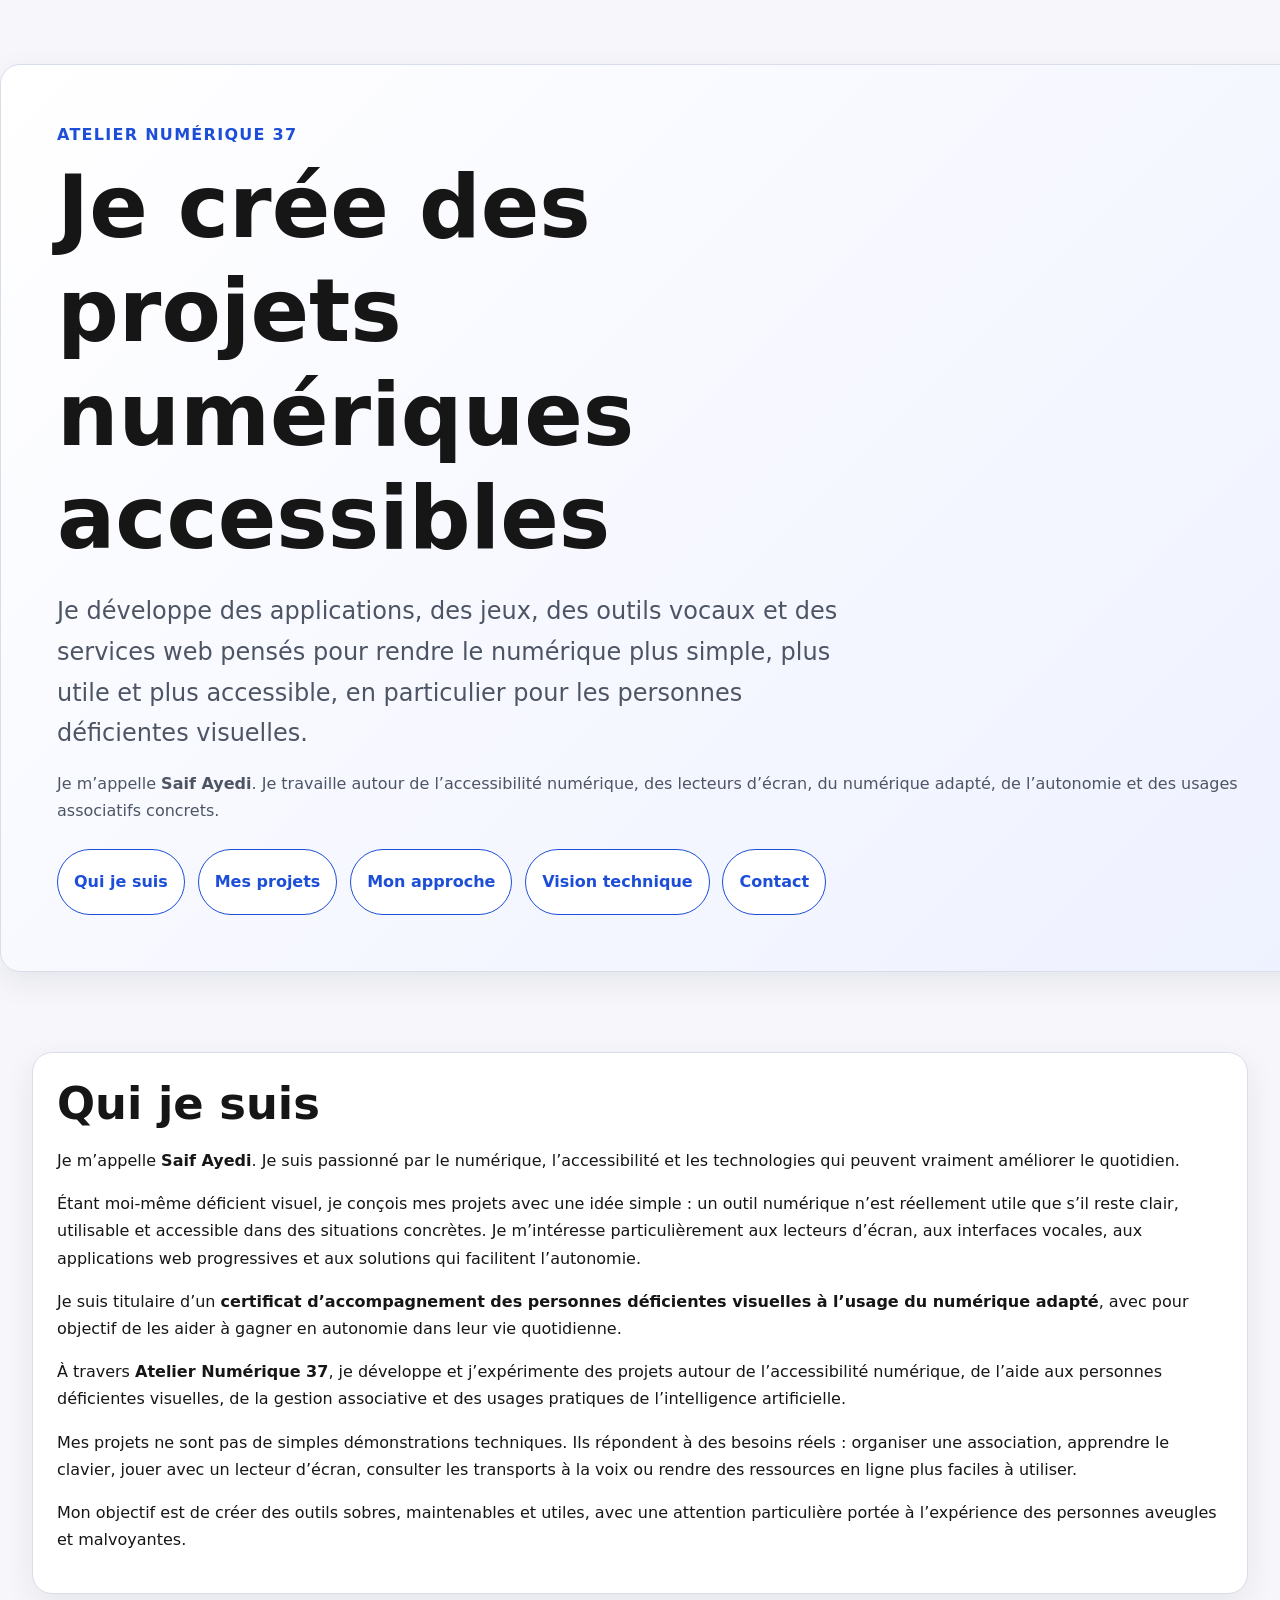
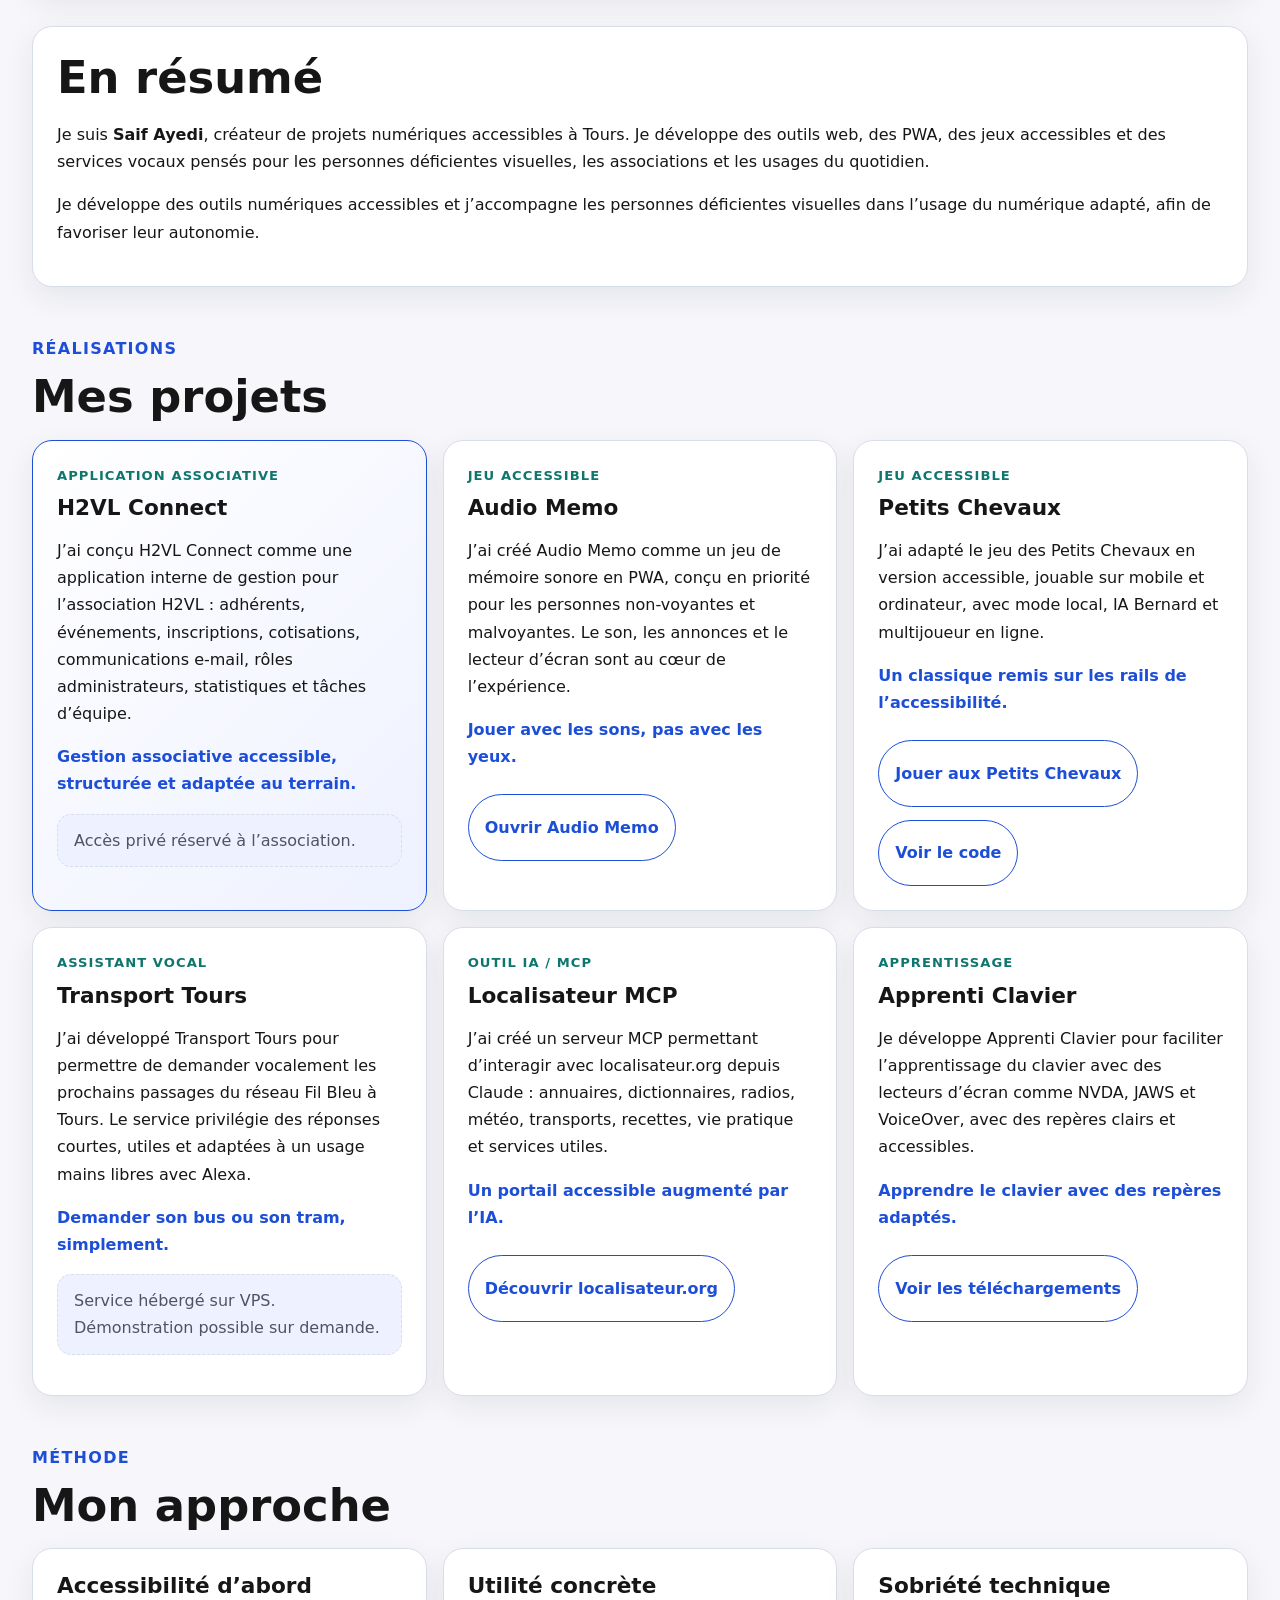
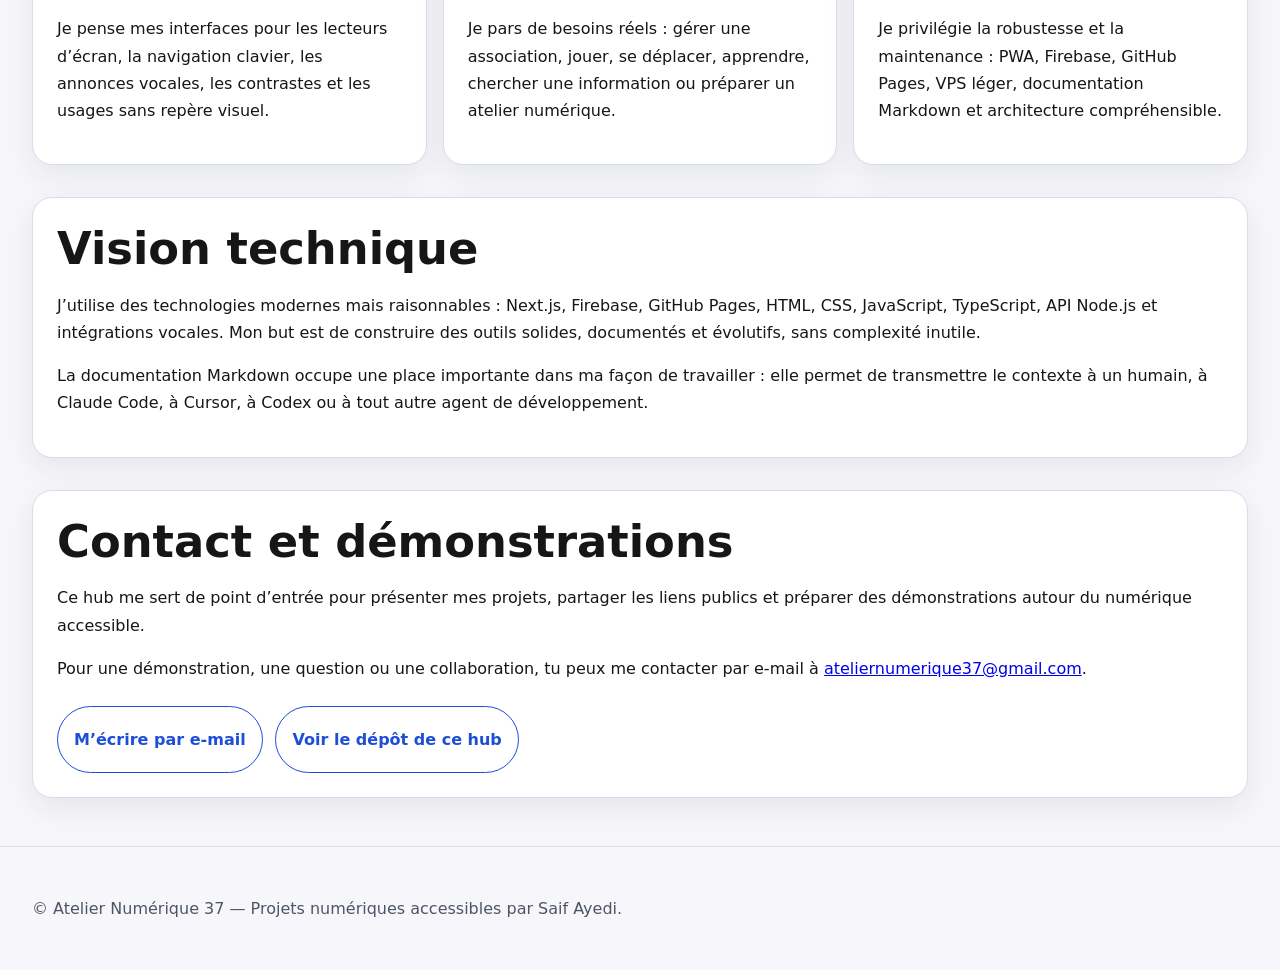
==== commit c9dd9855: "Ajoute l’adresse e-mail de contact" ====
--- a/index.html
+++ b/index.html
@@ -22,6 +22,7 @@
     "name": "Saif Ayedi",
     "alternateName": "Saif",
     "url": "https://ateliernumerique37-tech.github.io/hub-numerique/",
+    "email": "mailto:ateliernumerique37@gmail.com",
     "knowsAbout": [
       "accessibilité numérique",
       "déficience visuelle",
@@ -245,10 +246,11 @@
         autour du numérique accessible.
       </p>
       <p>
-        Pour une démonstration, une question ou une collaboration, tu peux me contacter via les canaux habituels de l’Atelier Numérique 37
-        ou de l’association H2VL.
+        Pour une démonstration, une question ou une collaboration, tu peux me contacter par e-mail à
+        <a href="mailto:ateliernumerique37@gmail.com">ateliernumerique37@gmail.com</a>.
       </p>
       <div class="links" aria-label="Liens du hub">
+        <a href="mailto:ateliernumerique37@gmail.com">M’écrire par e-mail</a>
         <a href="https://github.com/ateliernumerique37-tech/hub-numerique">Voir le dépôt de ce hub</a>
       </div>
     </section>
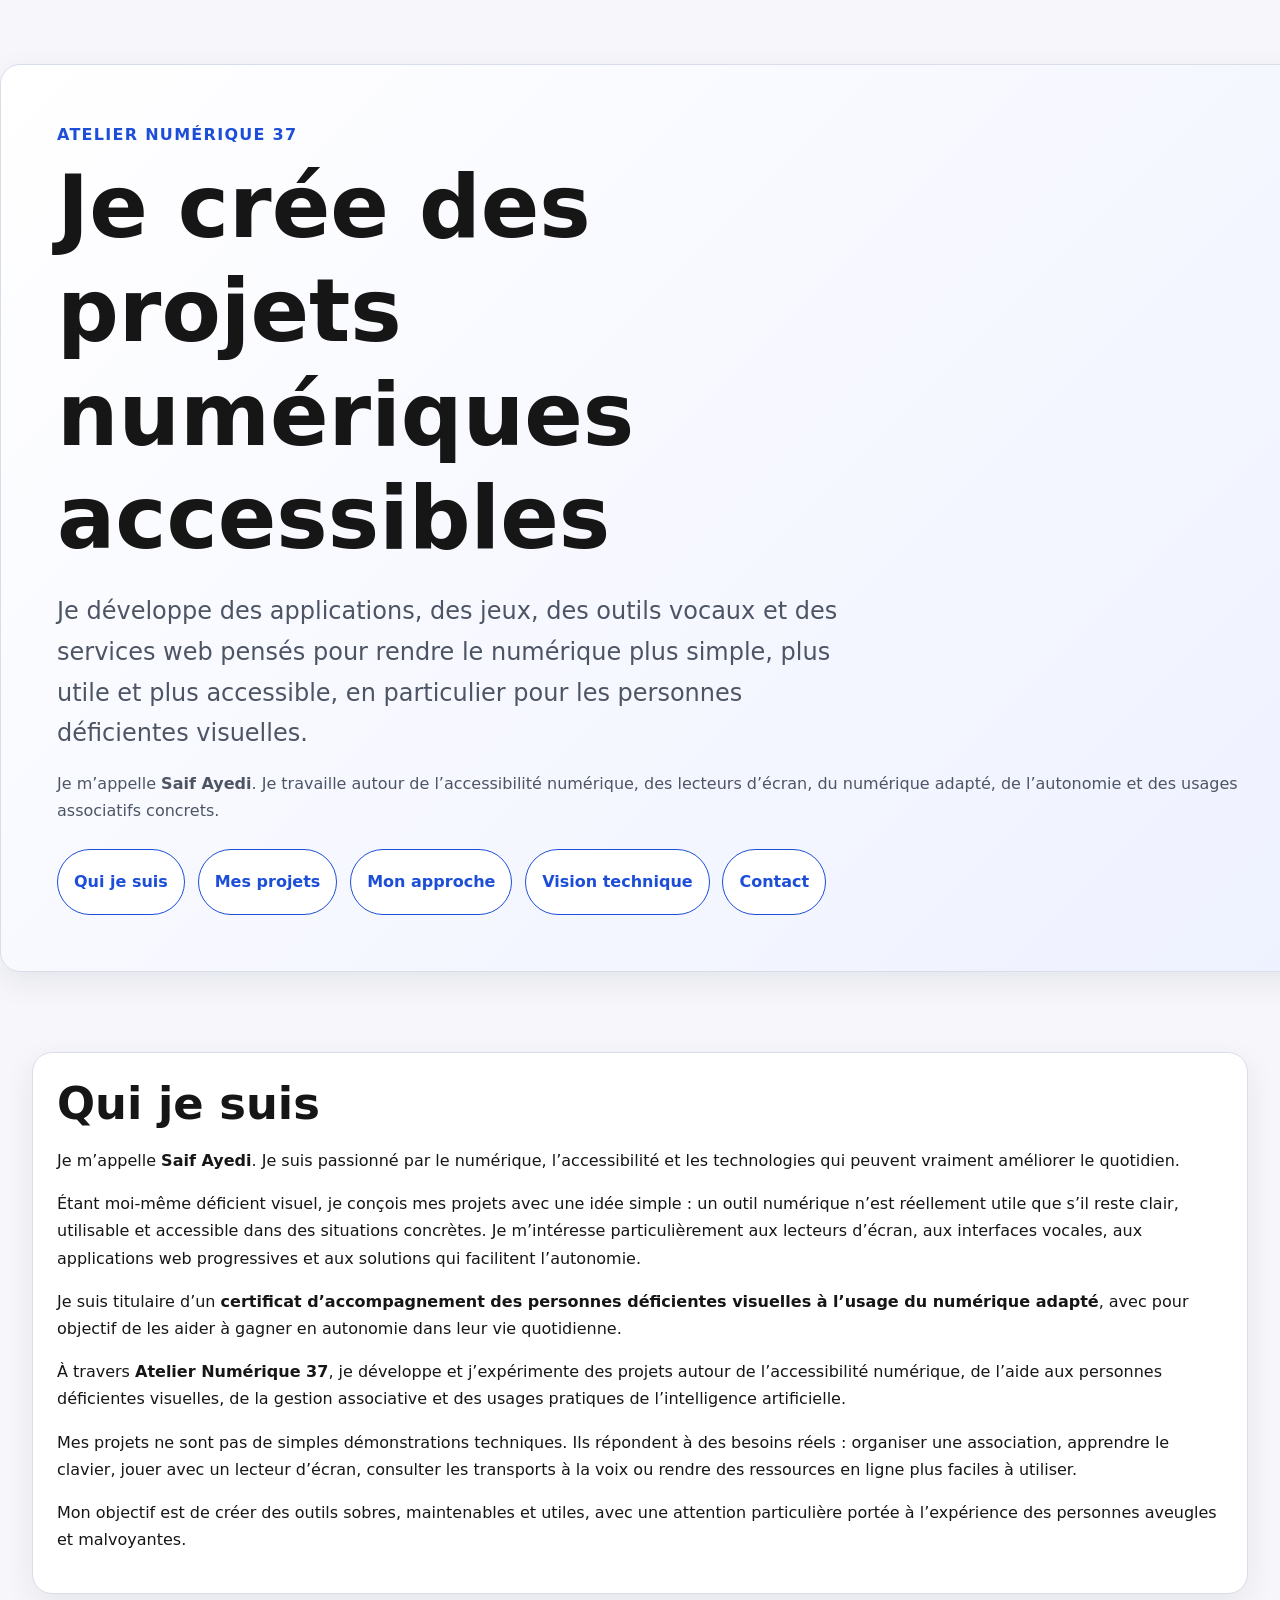
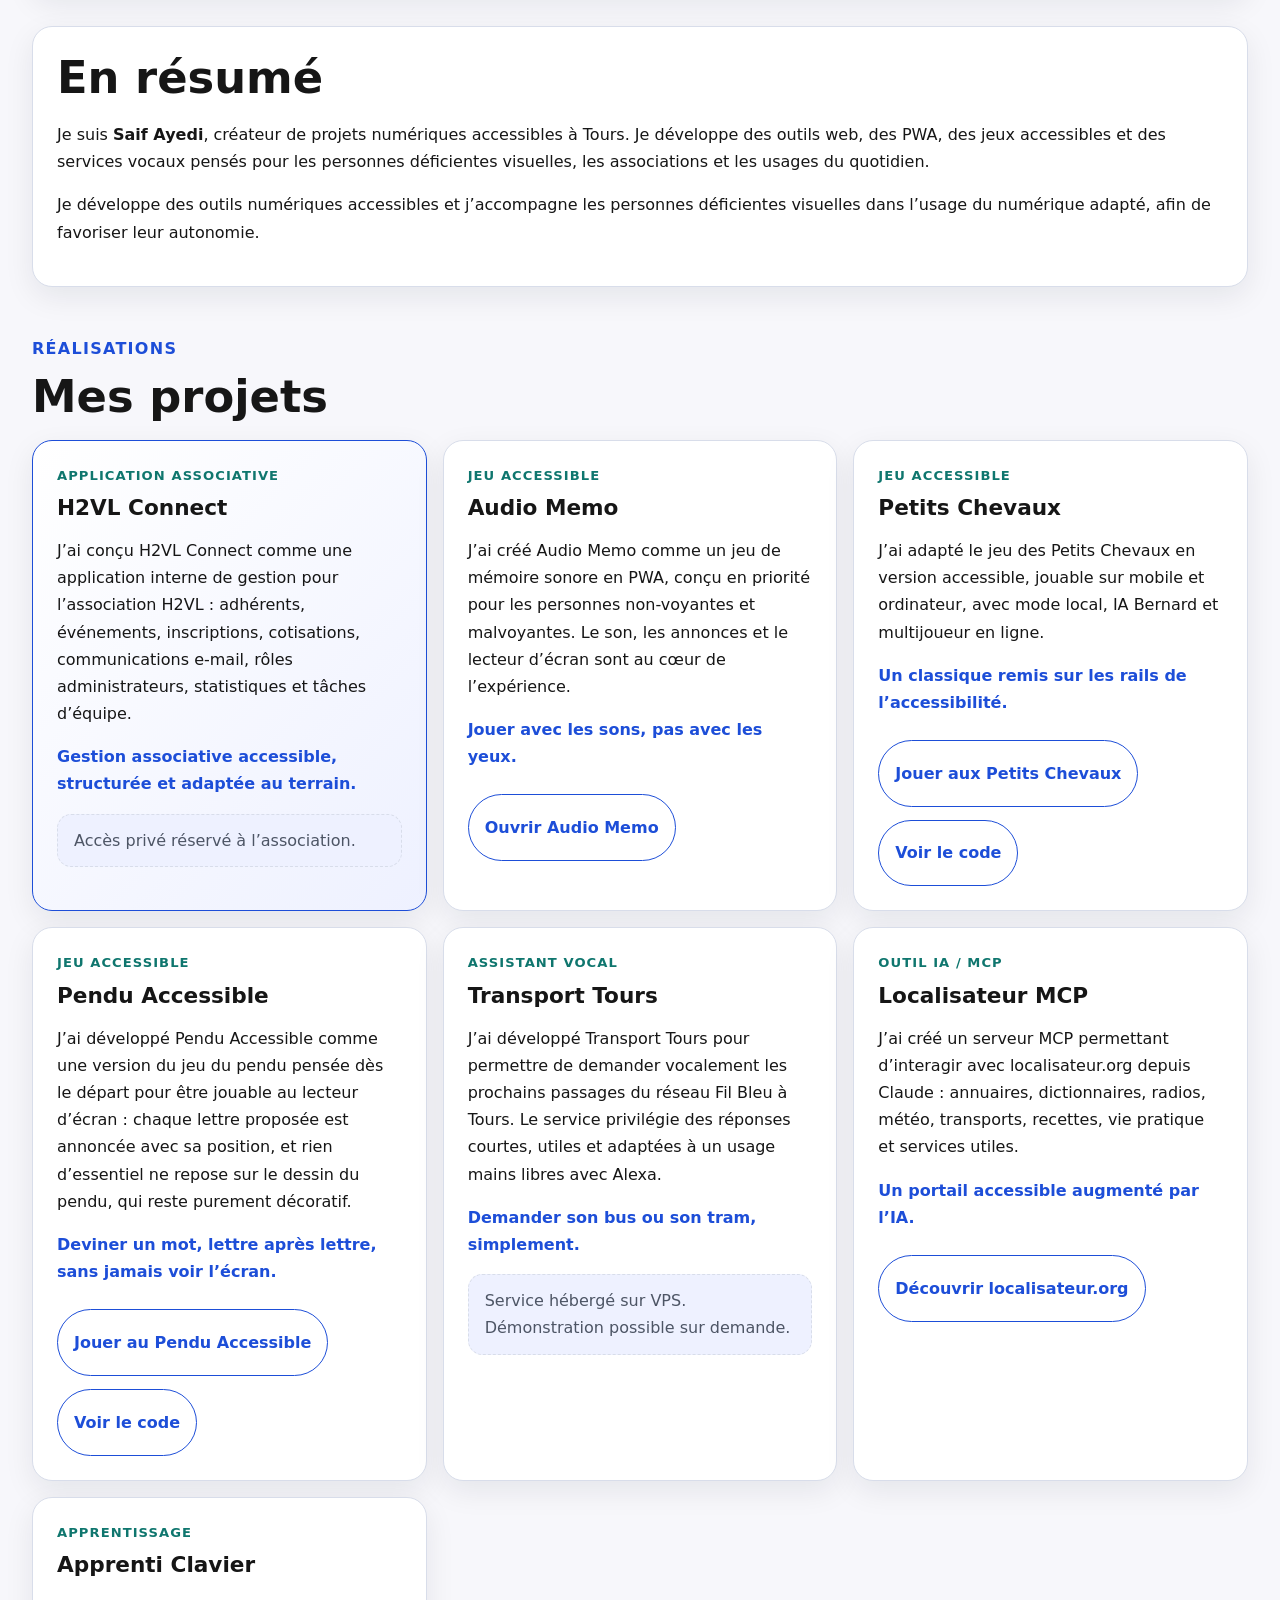
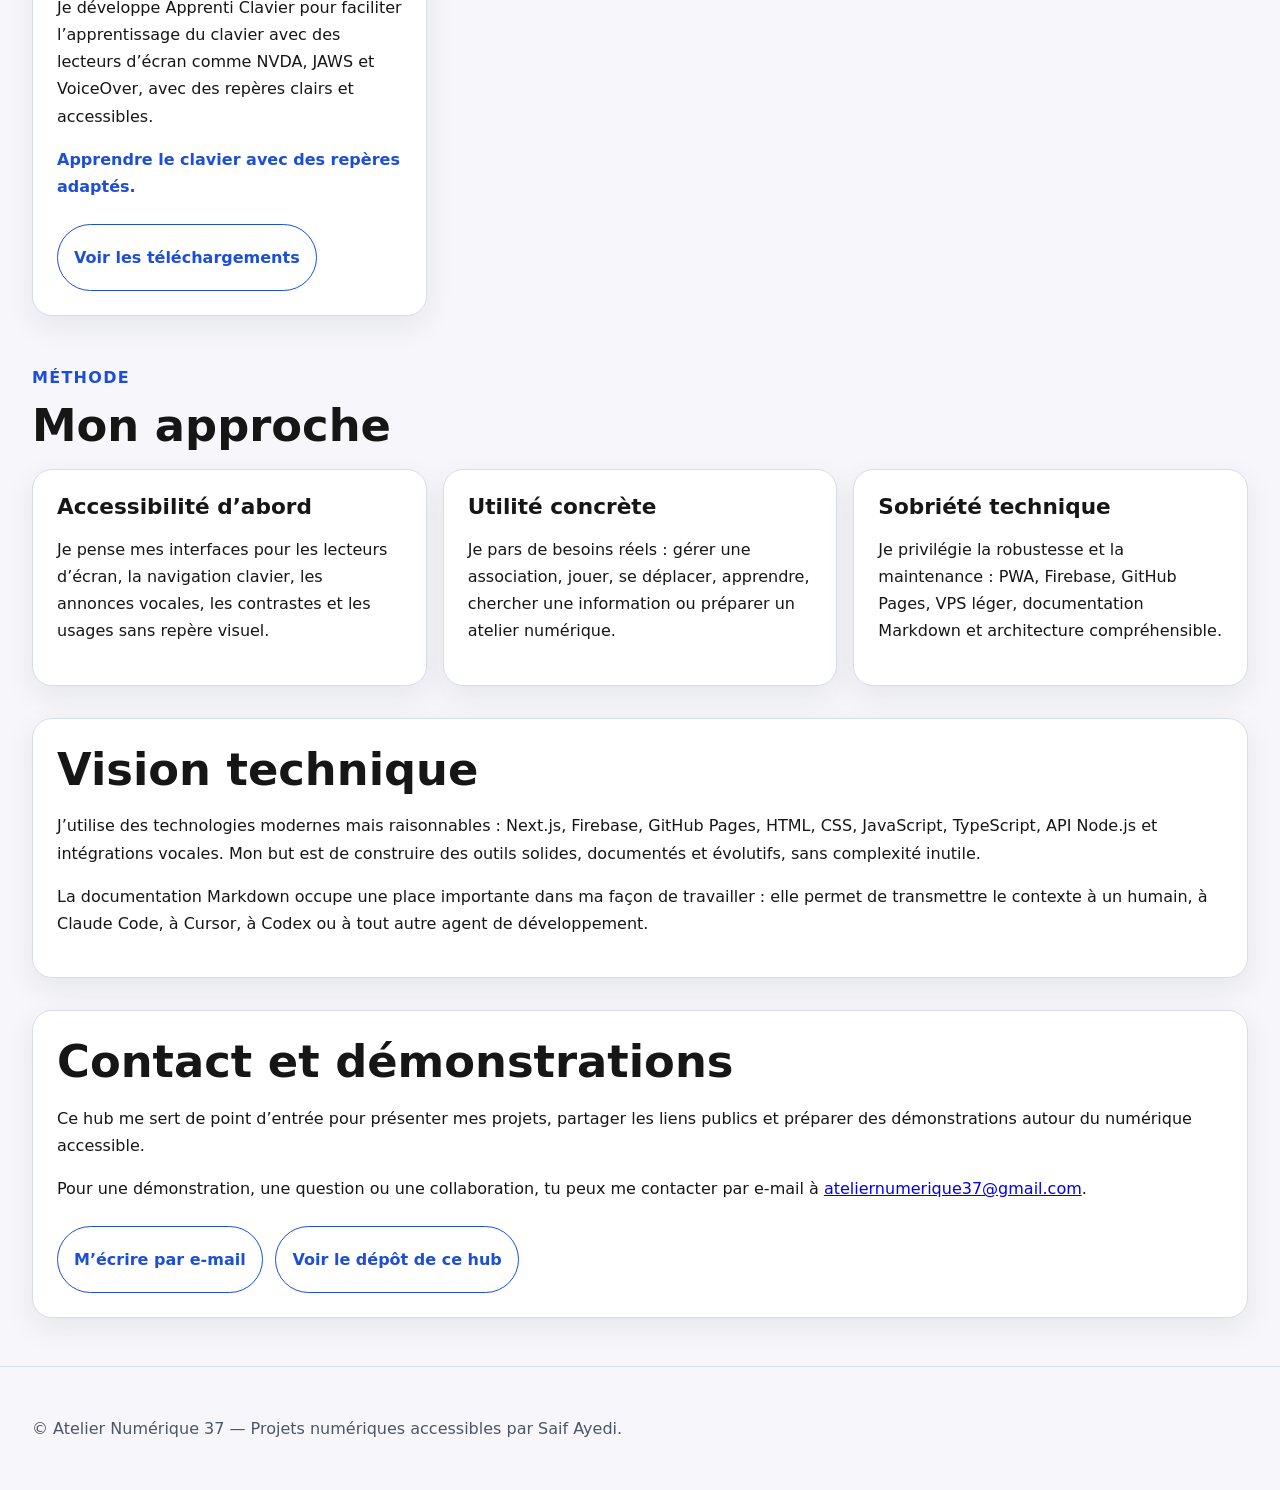
==== commit 94350606: "Ajoute la carte Pendu Accessible aux projets Nouveau jeu accessible mis en ligne : le pendu en franc" ====
--- a/index.html
+++ b/index.html
@@ -155,6 +155,21 @@
         </article>
 
         <article class="card">
+          <p class="status">Jeu accessible</p>
+          <h3>Pendu Accessible</h3>
+          <p>
+            J’ai développé Pendu Accessible comme une version du jeu du pendu pensée dès le départ pour être jouable au lecteur
+            d’écran : chaque lettre proposée est annoncée avec sa position, et rien d’essentiel ne repose sur le dessin du
+            pendu, qui reste purement décoratif.
+          </p>
+          <p class="tagline">Deviner un mot, lettre après lettre, sans jamais voir l’écran.</p>
+          <div class="links" aria-label="Liens Pendu Accessible">
+            <a href="https://ateliernumerique37-tech.github.io/pendu-accessible/">Jouer au Pendu Accessible</a>
+            <a href="https://github.com/ateliernumerique37-tech/pendu-accessible">Voir le code</a>
+          </div>
+        </article>
+
+        <article class="card">
           <p class="status">Assistant vocal</p>
           <h3>Transport Tours</h3>
           <p>
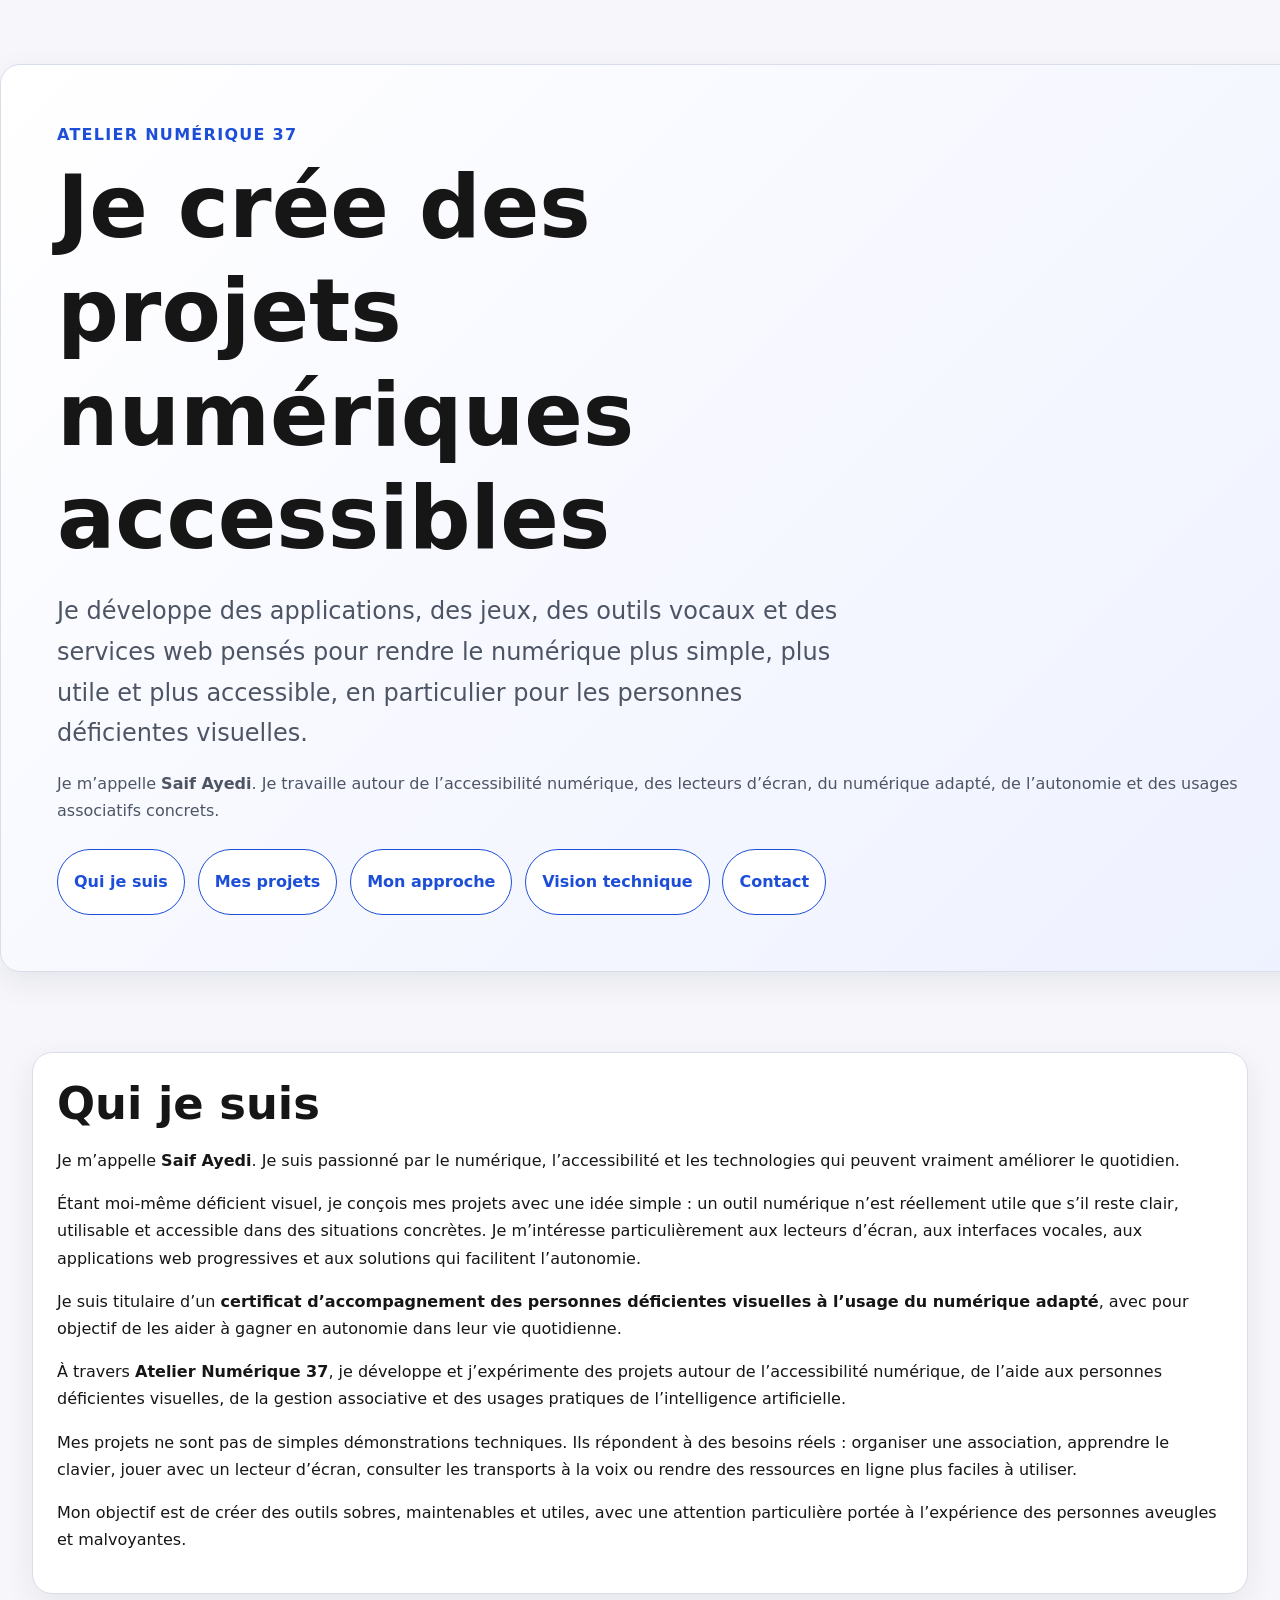
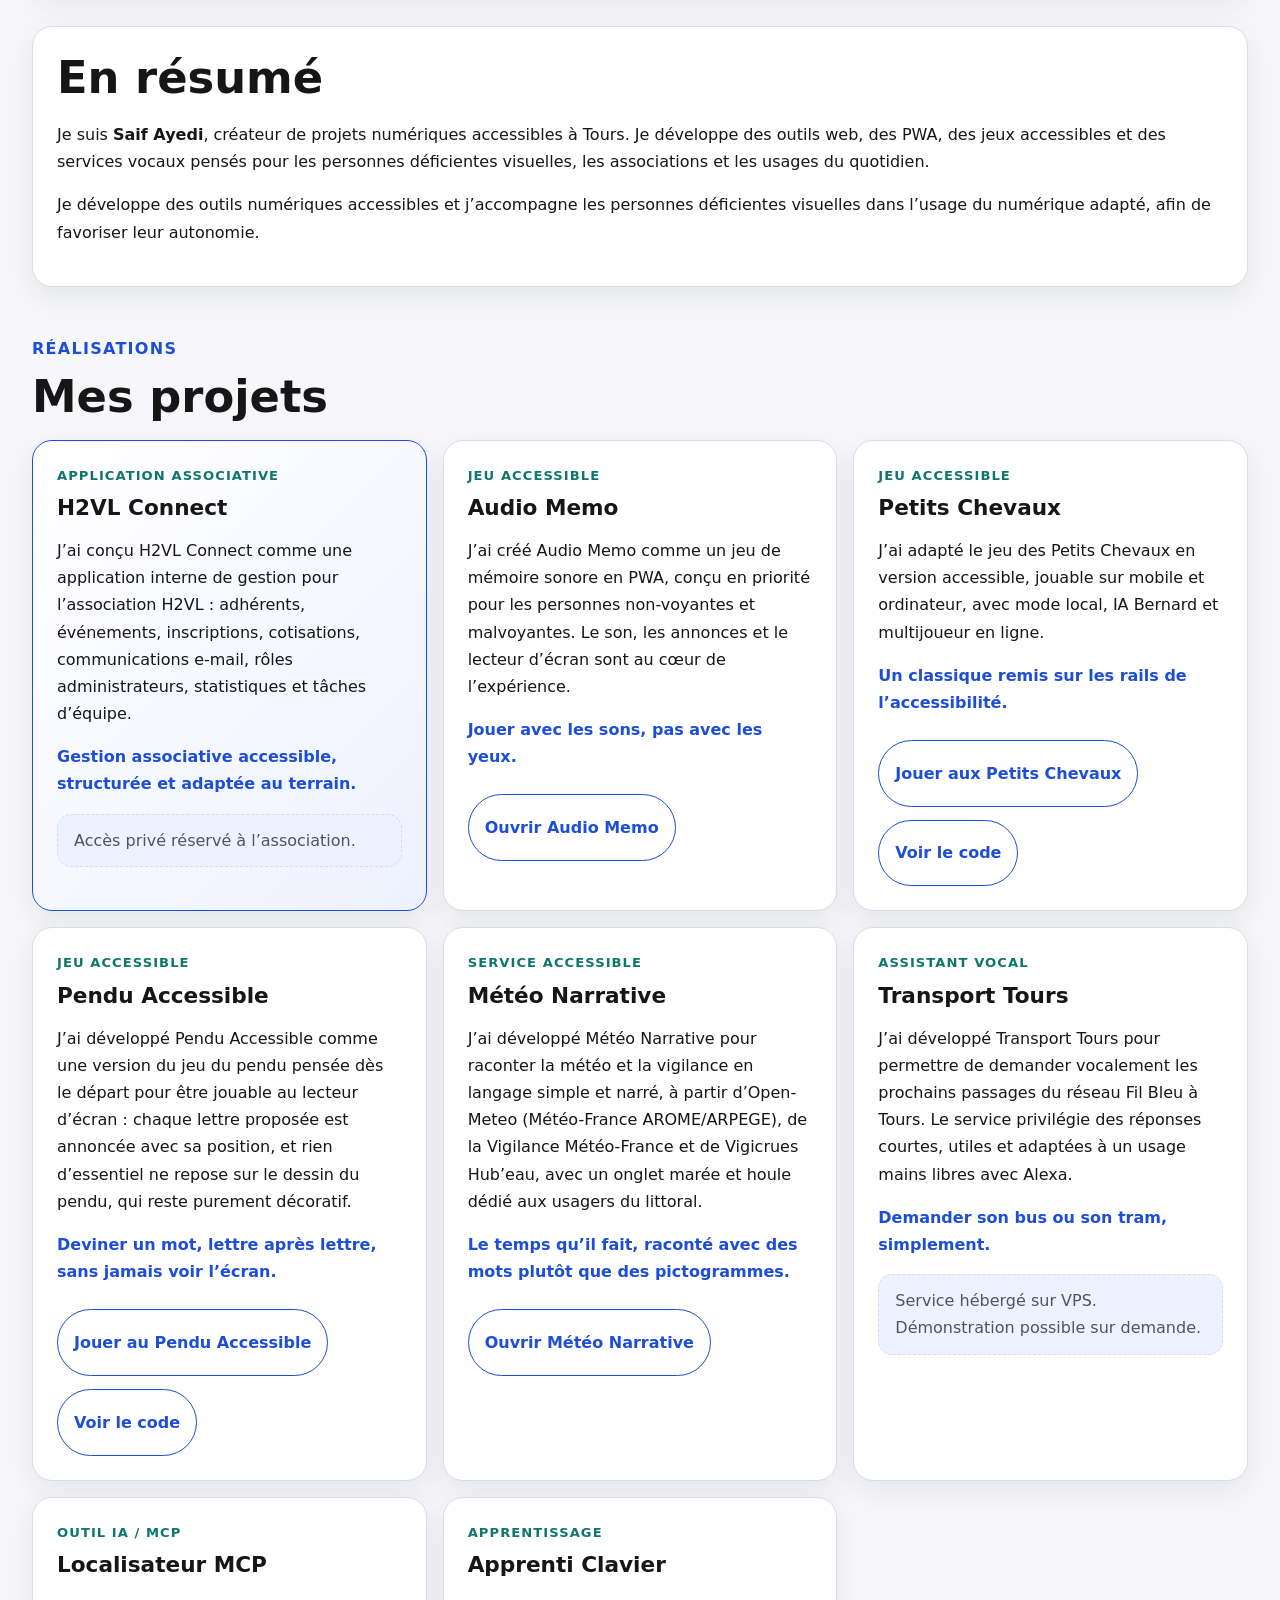
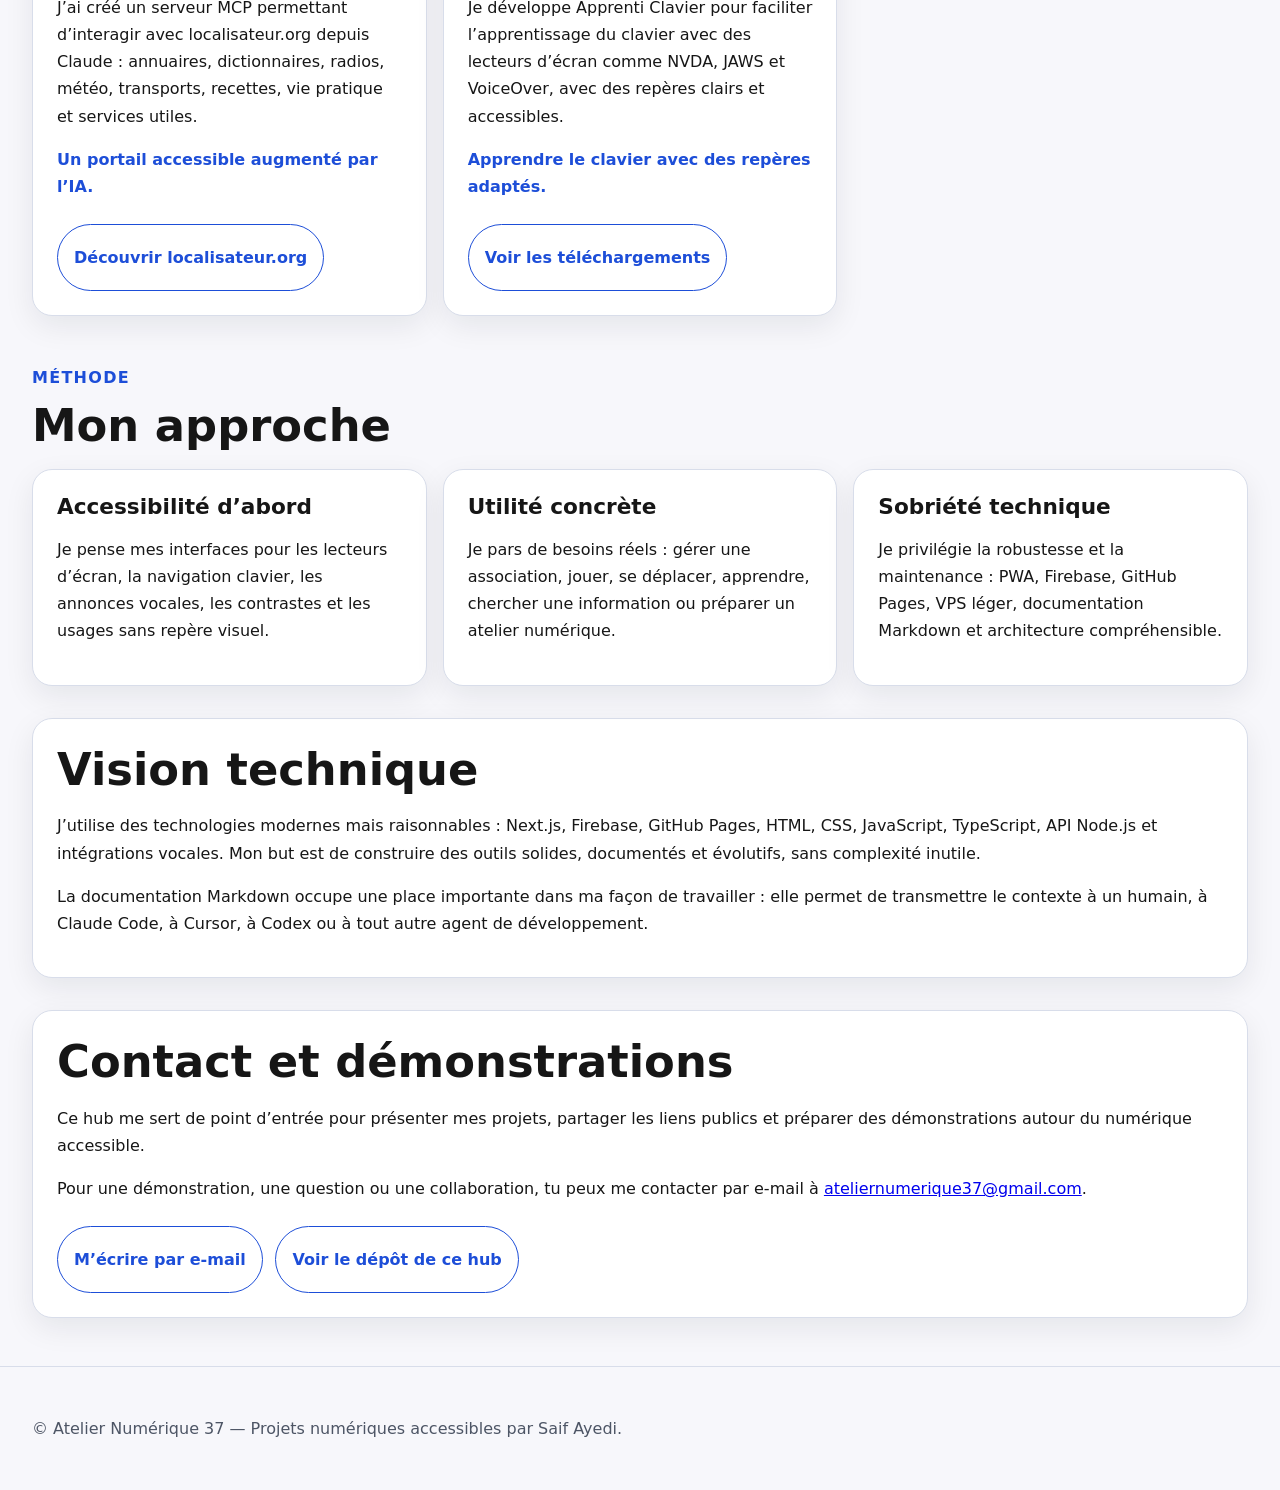
==== commit 4f6a8345: "Ajoute Météo Narrative aux projets du hub" ====
--- a/index.html
+++ b/index.html
@@ -170,6 +170,20 @@
         </article>
 
         <article class="card">
+          <p class="status">Service accessible</p>
+          <h3>Météo Narrative</h3>
+          <p>
+            J’ai développé Météo Narrative pour raconter la météo et la vigilance en langage simple et narré, à partir
+            d’Open-Meteo (Météo-France AROME/ARPEGE), de la Vigilance Météo-France et de Vigicrues Hub’eau, avec un onglet
+            marée et houle dédié aux usagers du littoral.
+          </p>
+          <p class="tagline">Le temps qu’il fait, raconté avec des mots plutôt que des pictogrammes.</p>
+          <div class="links" aria-label="Liens Météo Narrative">
+            <a href="https://transport-tours.duckdns.org/meteo-narrative/">Ouvrir Météo Narrative</a>
+          </div>
+        </article>
+
+        <article class="card">
           <p class="status">Assistant vocal</p>
           <h3>Transport Tours</h3>
           <p>
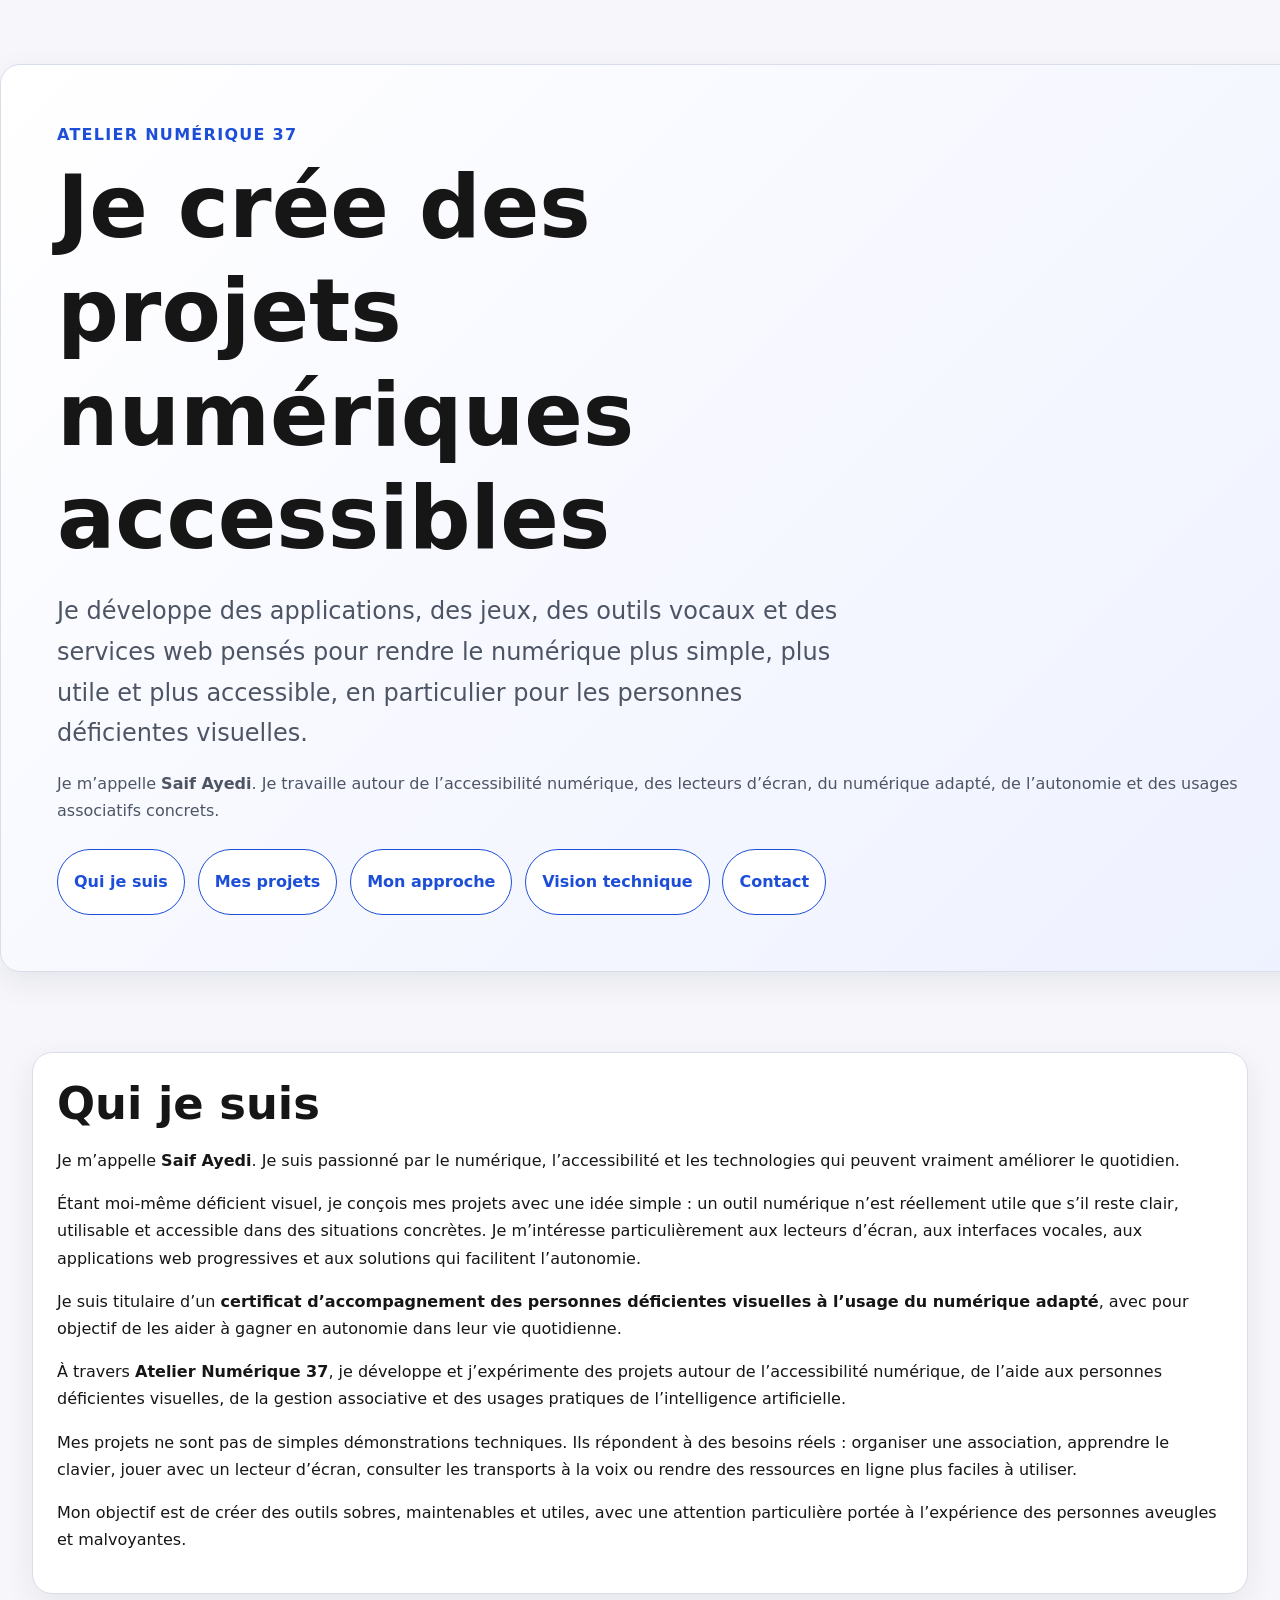
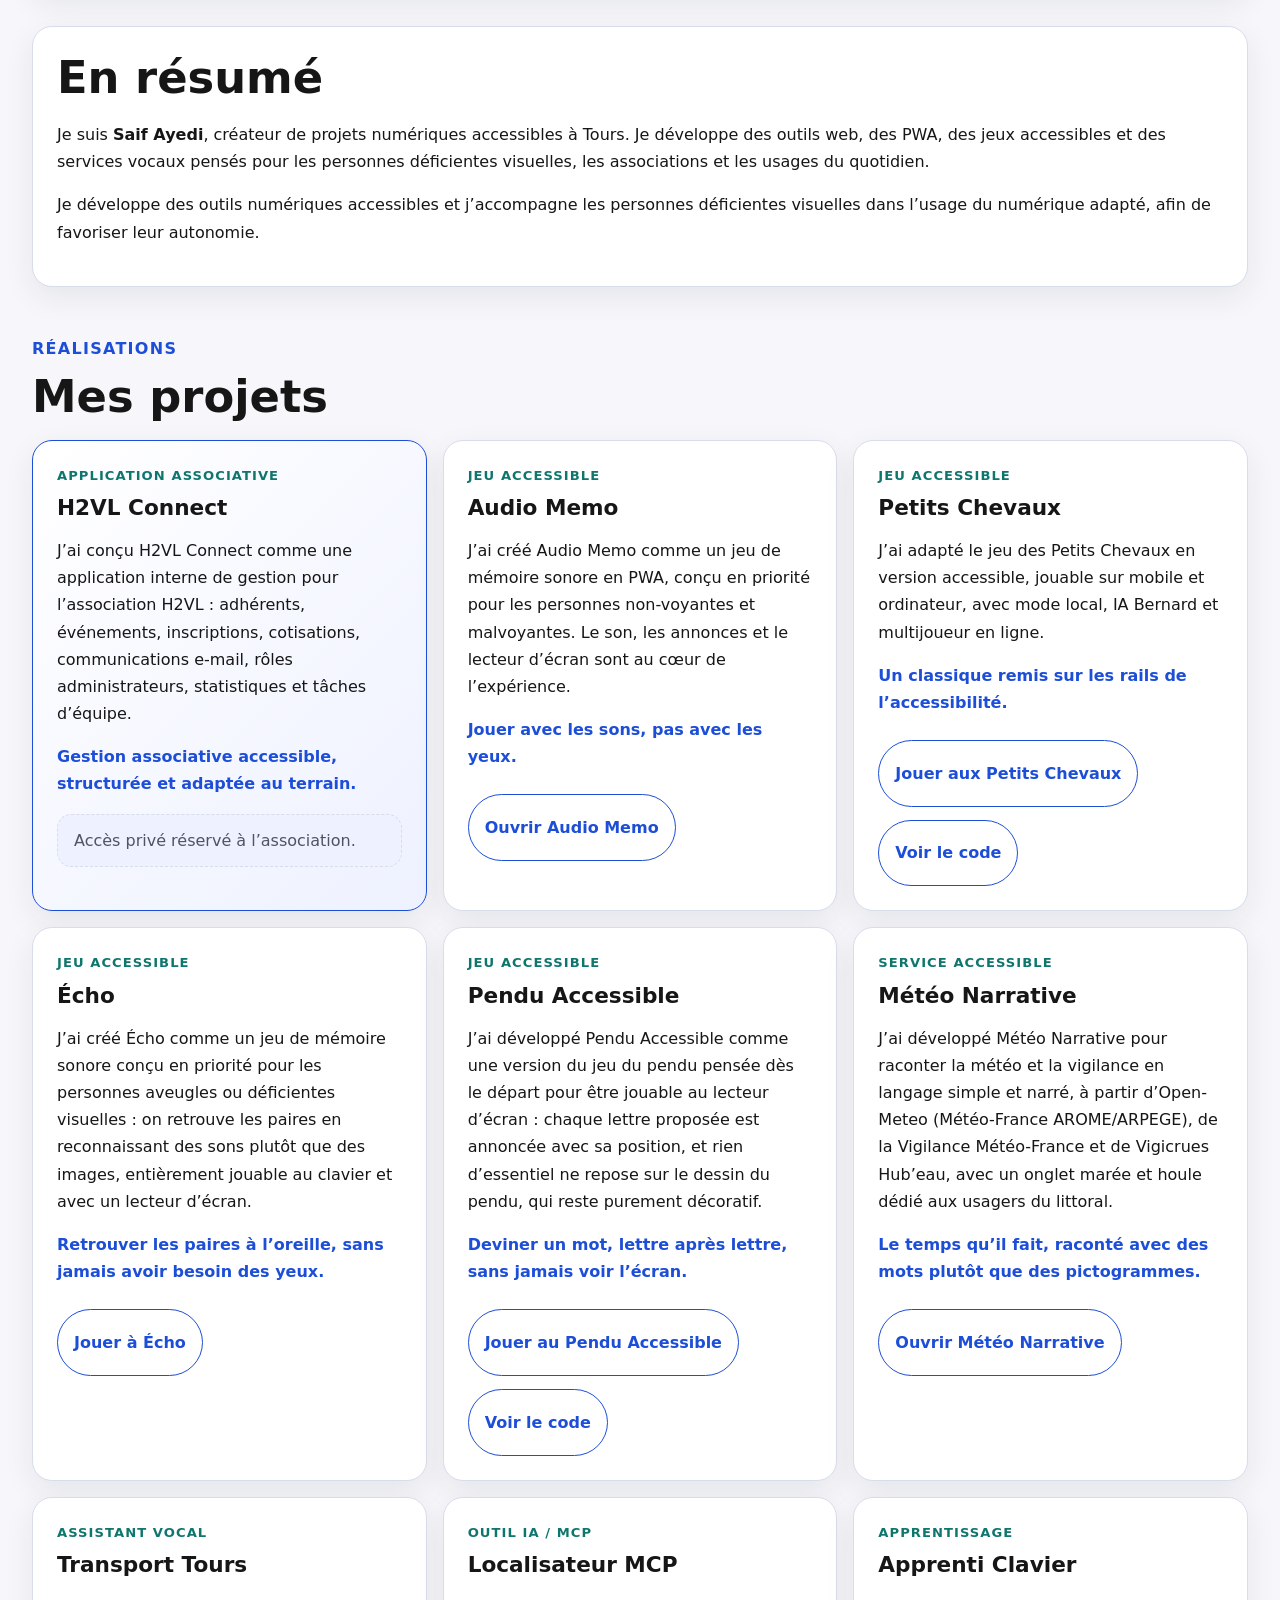
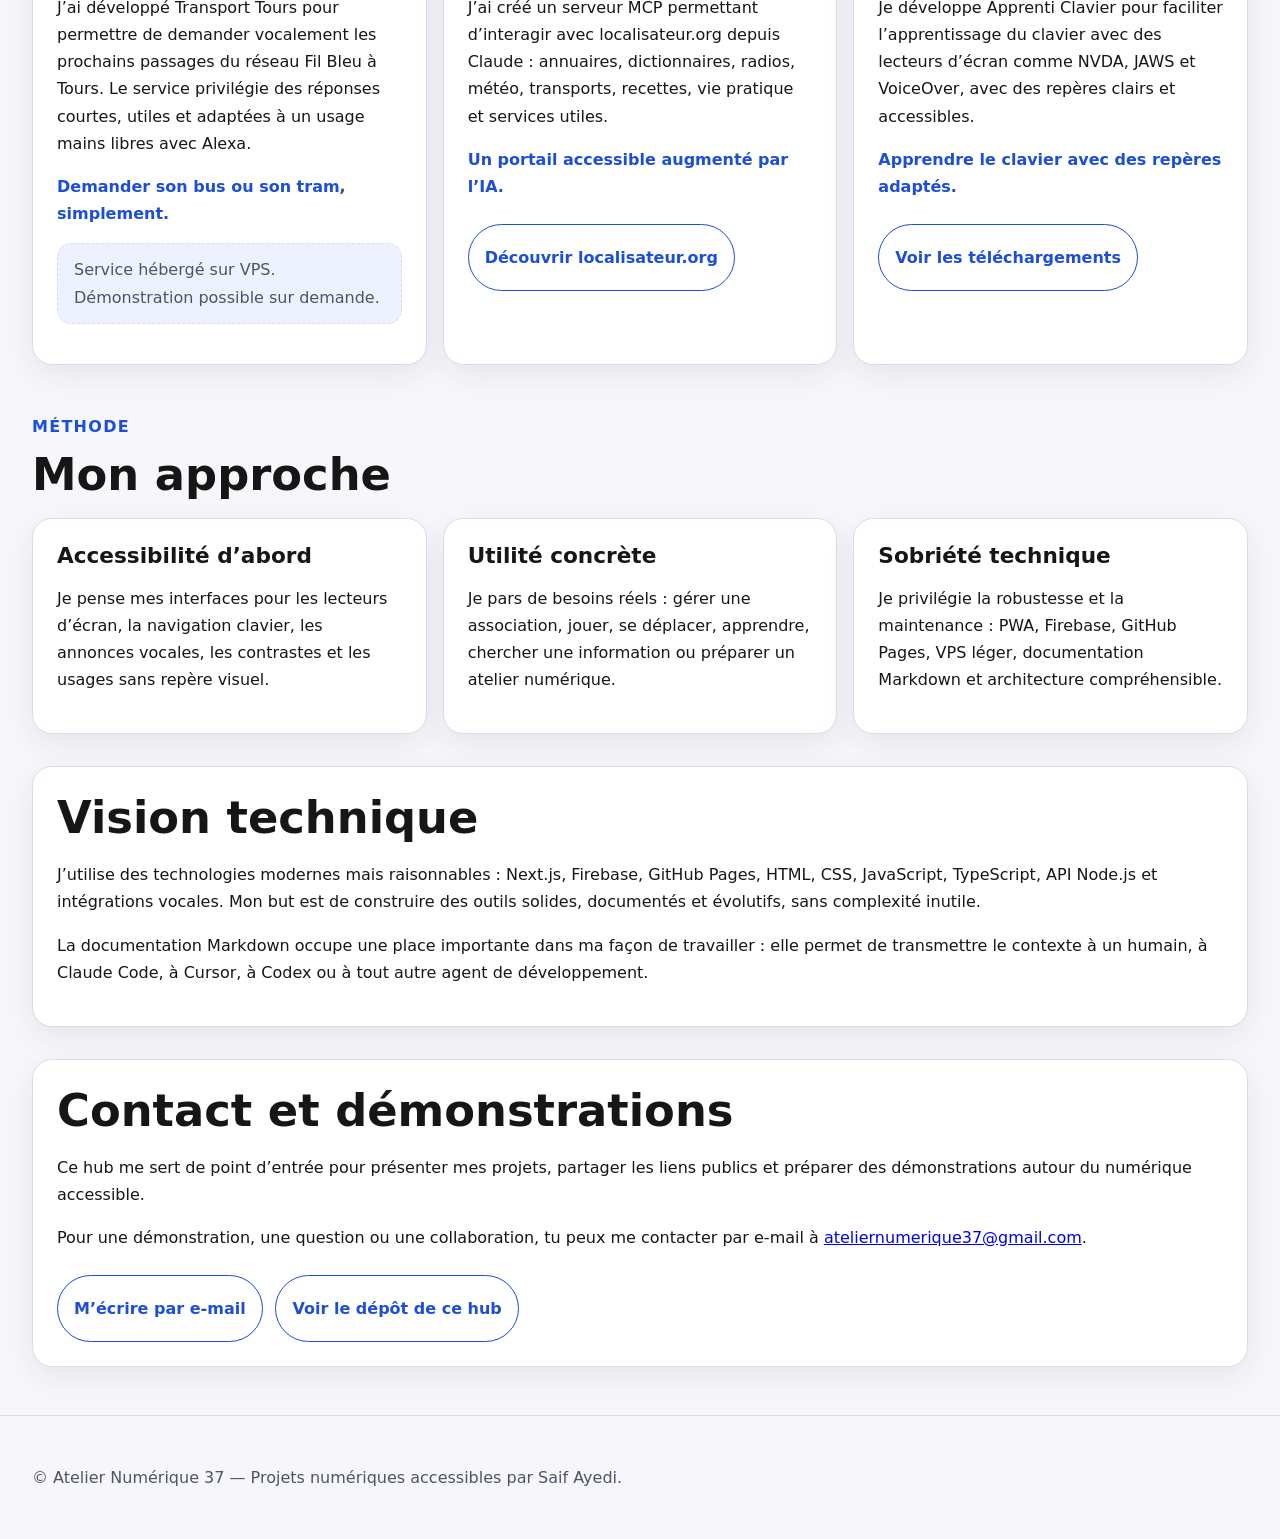
==== commit 3178038b: "feat: ajouter la carte Écho à la vitrine" ====
--- a/index.html
+++ b/index.html
@@ -156,6 +156,20 @@
 
         <article class="card">
           <p class="status">Jeu accessible</p>
+          <h3>Écho</h3>
+          <p>
+            J’ai créé Écho comme un jeu de mémoire sonore conçu en priorité pour les personnes aveugles ou déficientes
+            visuelles : on retrouve les paires en reconnaissant des sons plutôt que des images, entièrement jouable au
+            clavier et avec un lecteur d’écran.
+          </p>
+          <p class="tagline">Retrouver les paires à l’oreille, sans jamais avoir besoin des yeux.</p>
+          <div class="links" aria-label="Liens Écho">
+            <a href="https://echo-accessible.duckdns.org/">Jouer à Écho</a>
+          </div>
+        </article>
+
+        <article class="card">
+          <p class="status">Jeu accessible</p>
           <h3>Pendu Accessible</h3>
           <p>
             J’ai développé Pendu Accessible comme une version du jeu du pendu pensée dès le départ pour être jouable au lecteur
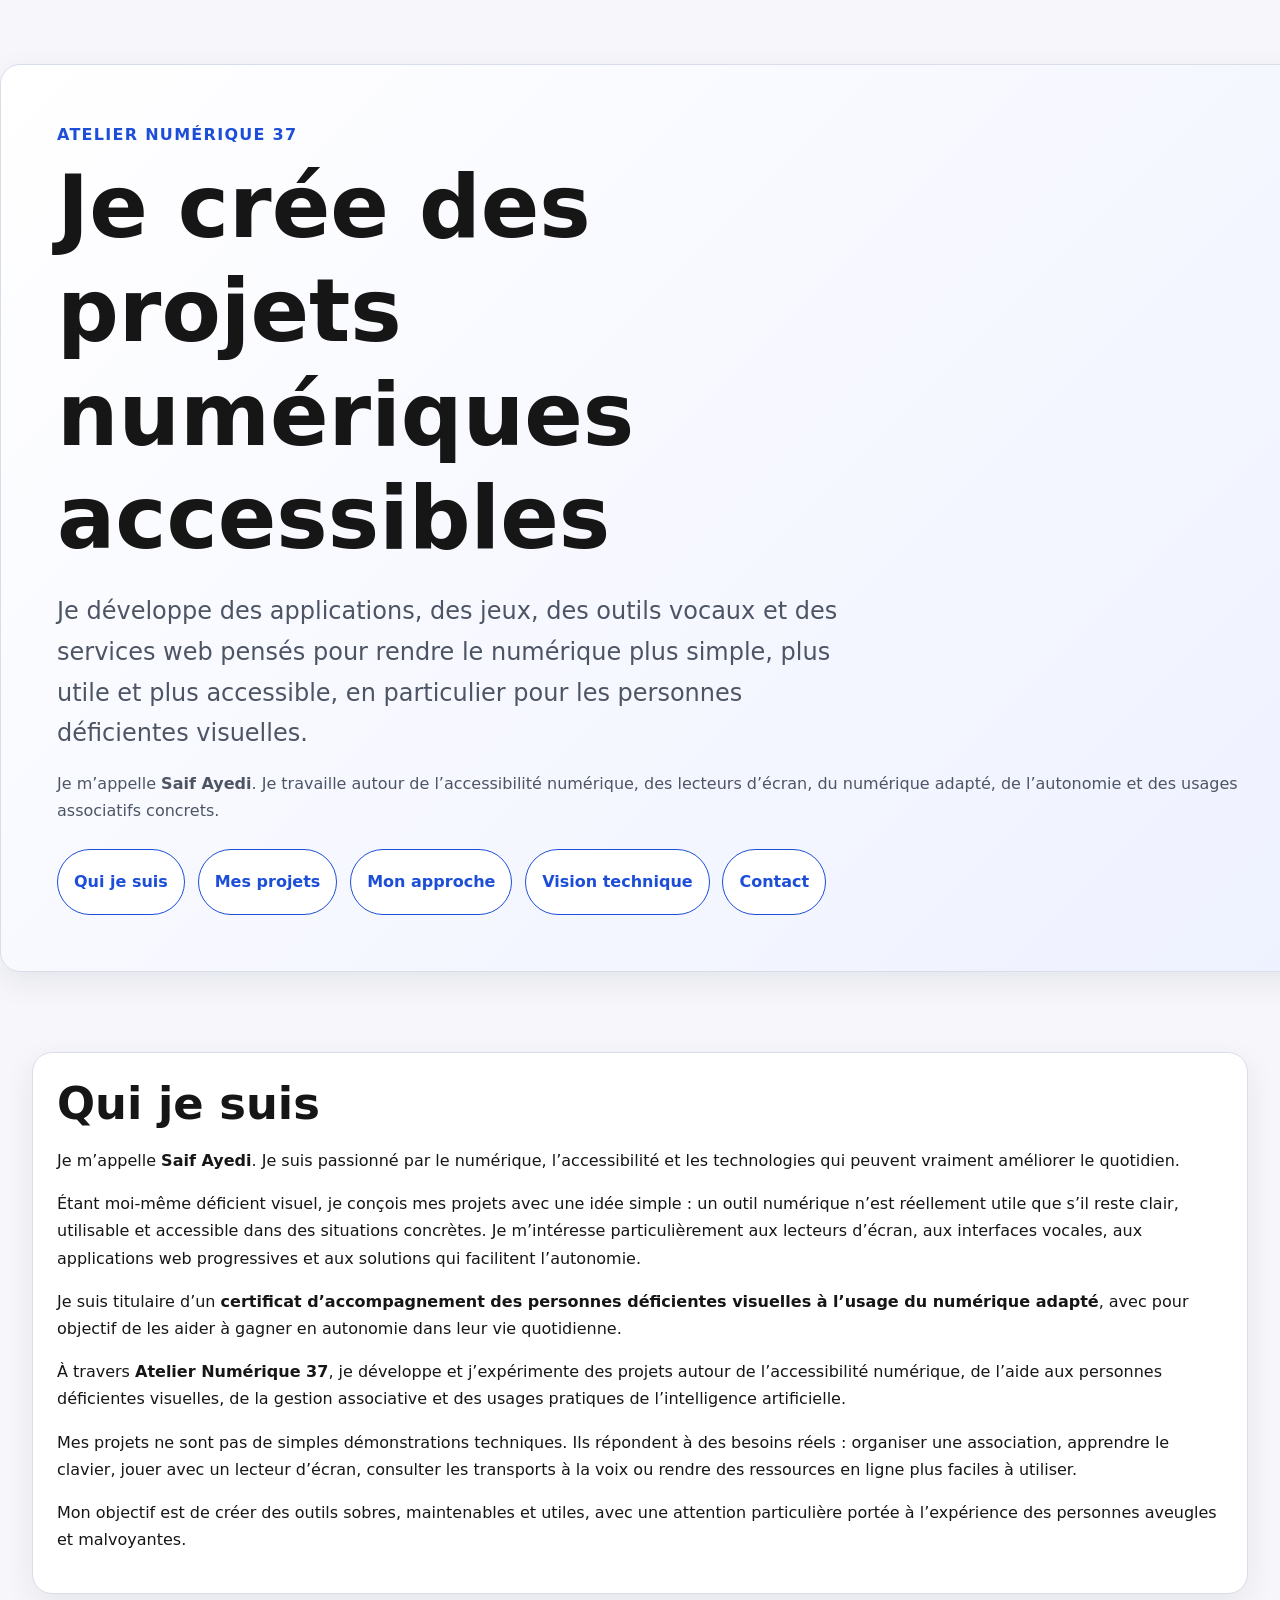
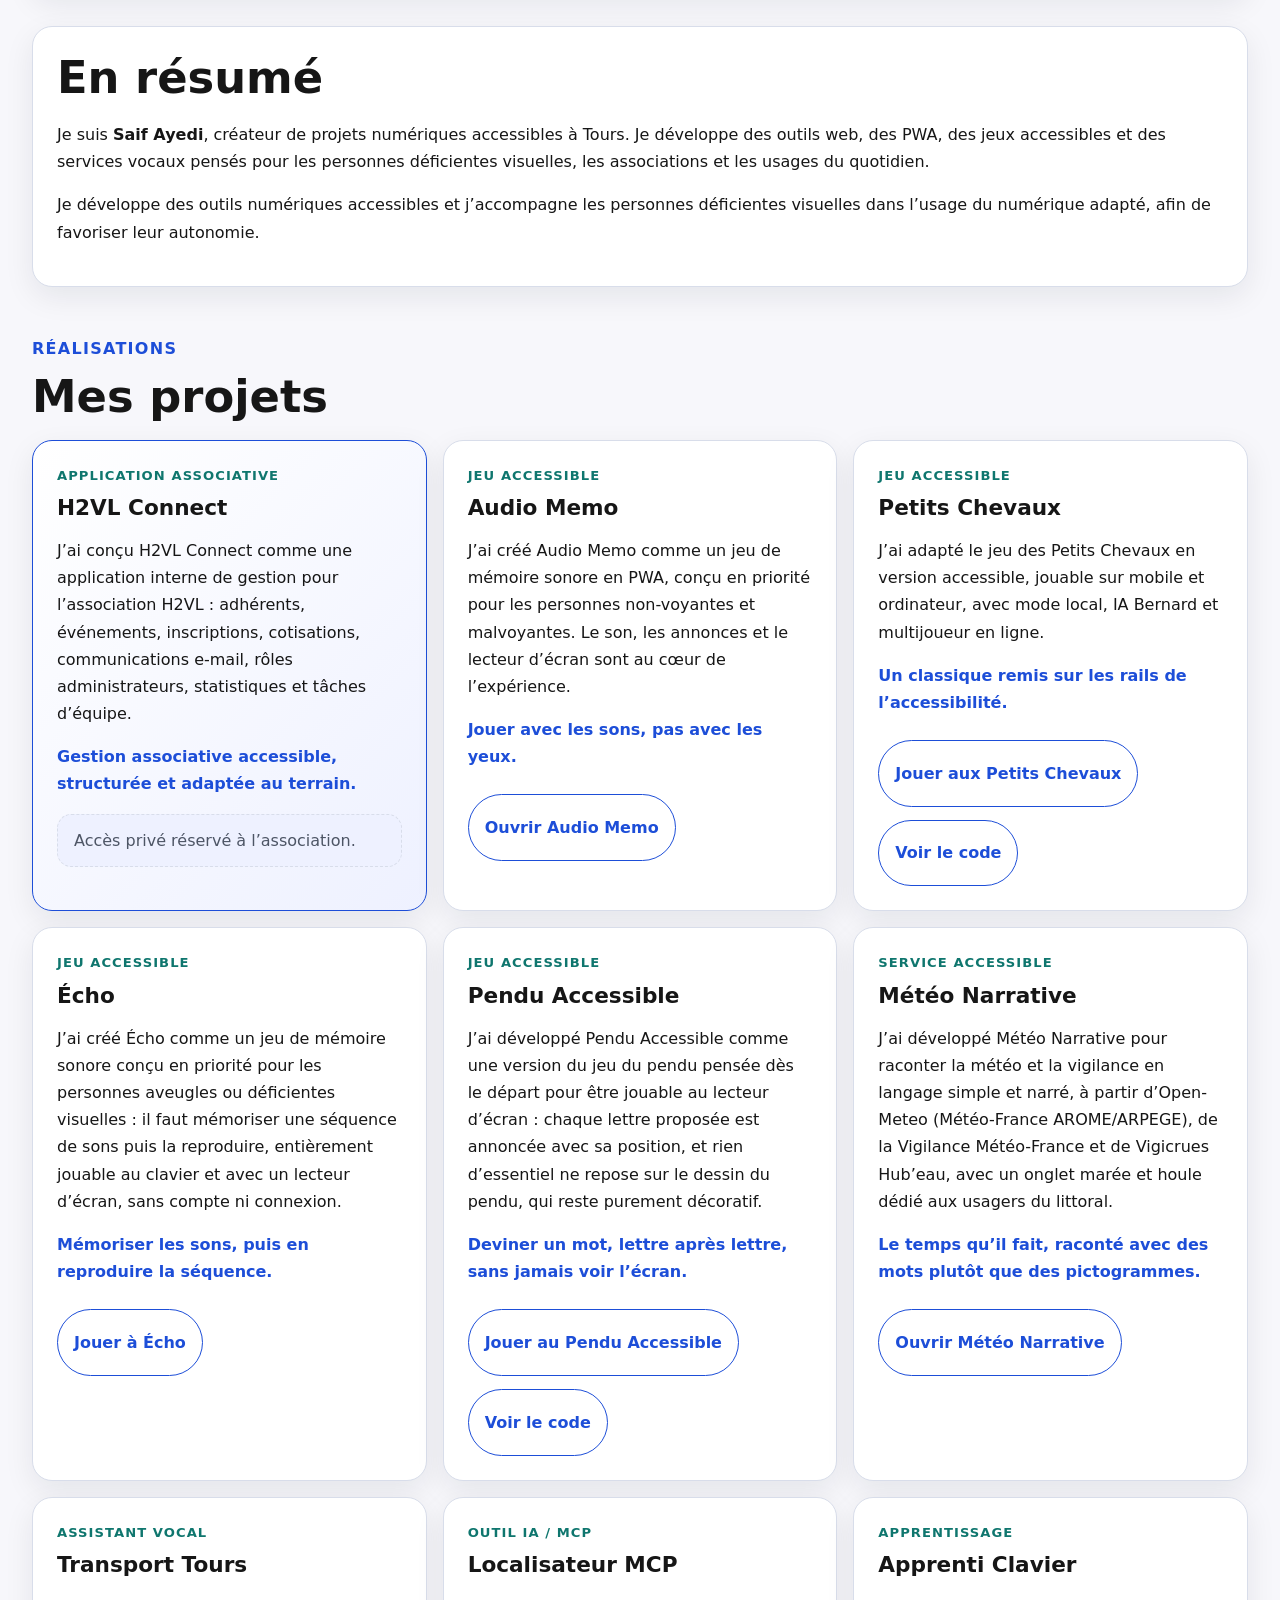
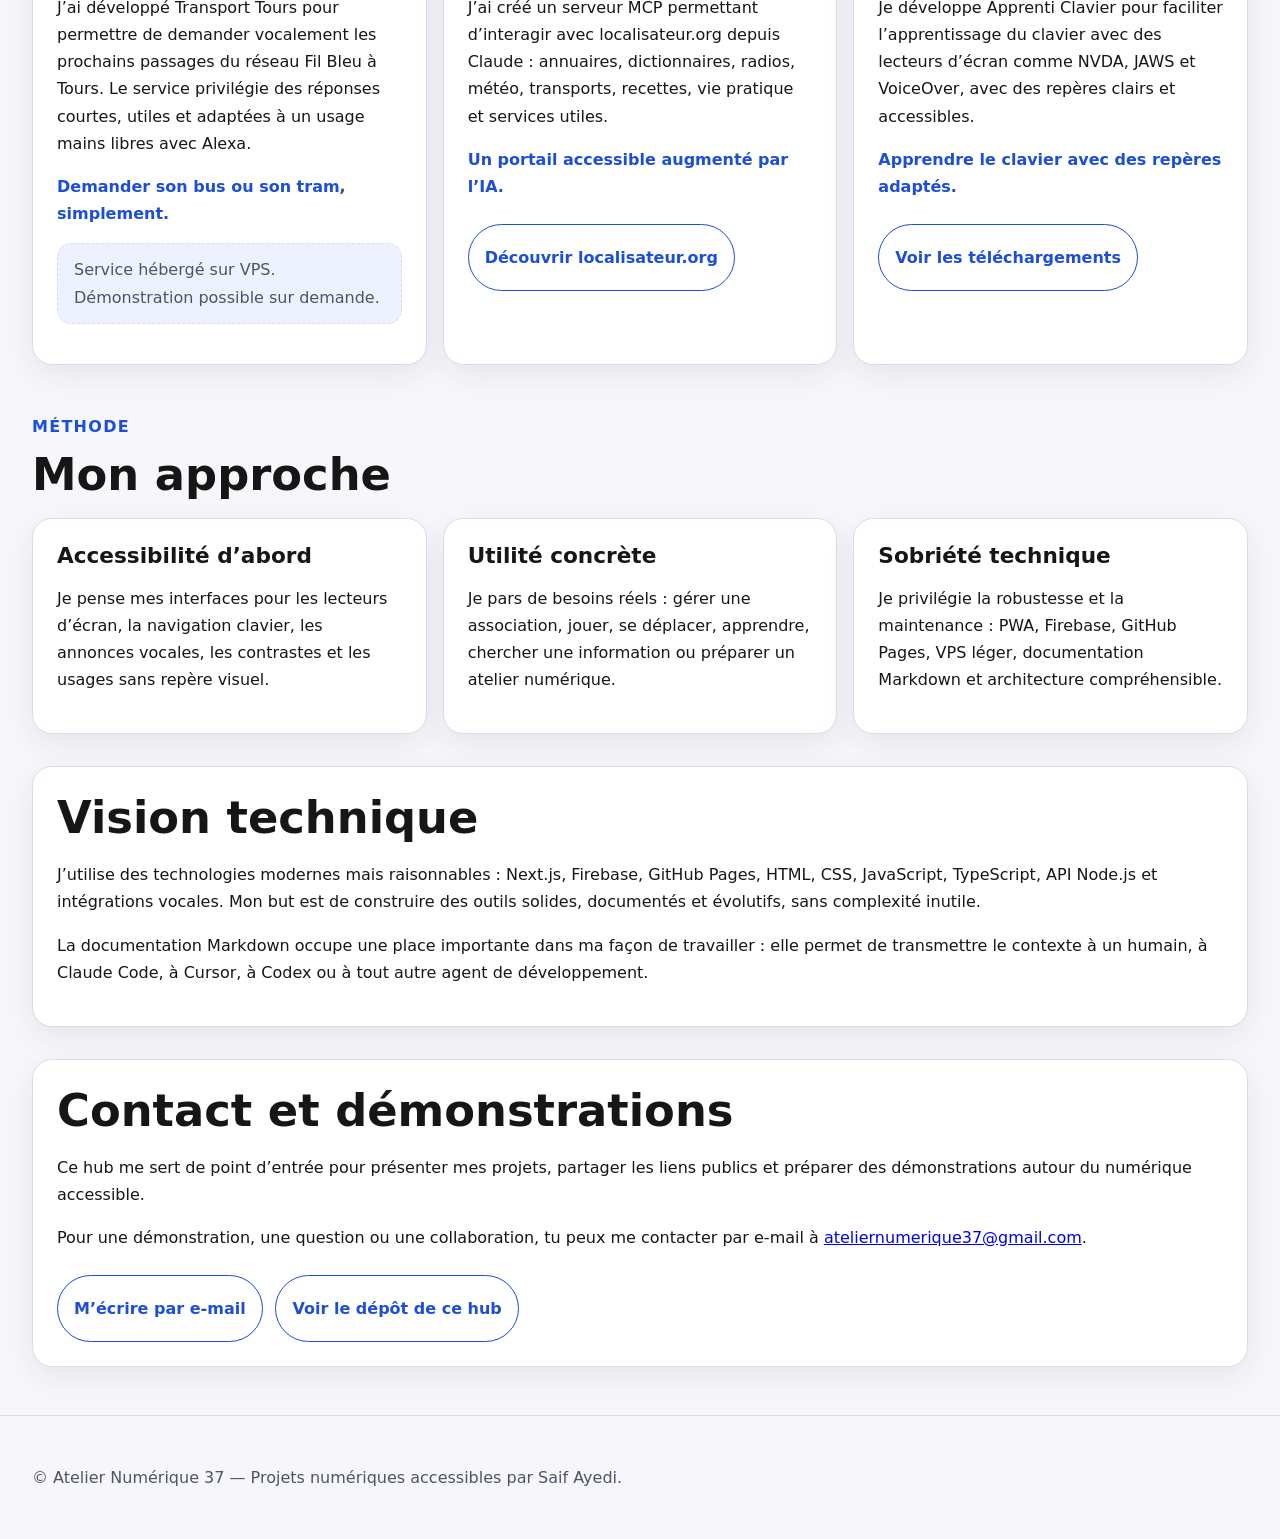
==== commit 6b03a766: "fix: corriger la description d'Écho (séquence, pas des paires)" ====
--- a/index.html
+++ b/index.html
@@ -159,10 +159,10 @@
           <h3>Écho</h3>
           <p>
             J’ai créé Écho comme un jeu de mémoire sonore conçu en priorité pour les personnes aveugles ou déficientes
-            visuelles : on retrouve les paires en reconnaissant des sons plutôt que des images, entièrement jouable au
-            clavier et avec un lecteur d’écran.
-          </p>
-          <p class="tagline">Retrouver les paires à l’oreille, sans jamais avoir besoin des yeux.</p>
+            visuelles : il faut mémoriser une séquence de sons puis la reproduire, entièrement jouable au clavier et
+            avec un lecteur d’écran, sans compte ni connexion.
+          </p>
+          <p class="tagline">Mémoriser les sons, puis en reproduire la séquence.</p>
           <div class="links" aria-label="Liens Écho">
             <a href="https://echo-accessible.duckdns.org/">Jouer à Écho</a>
           </div>
